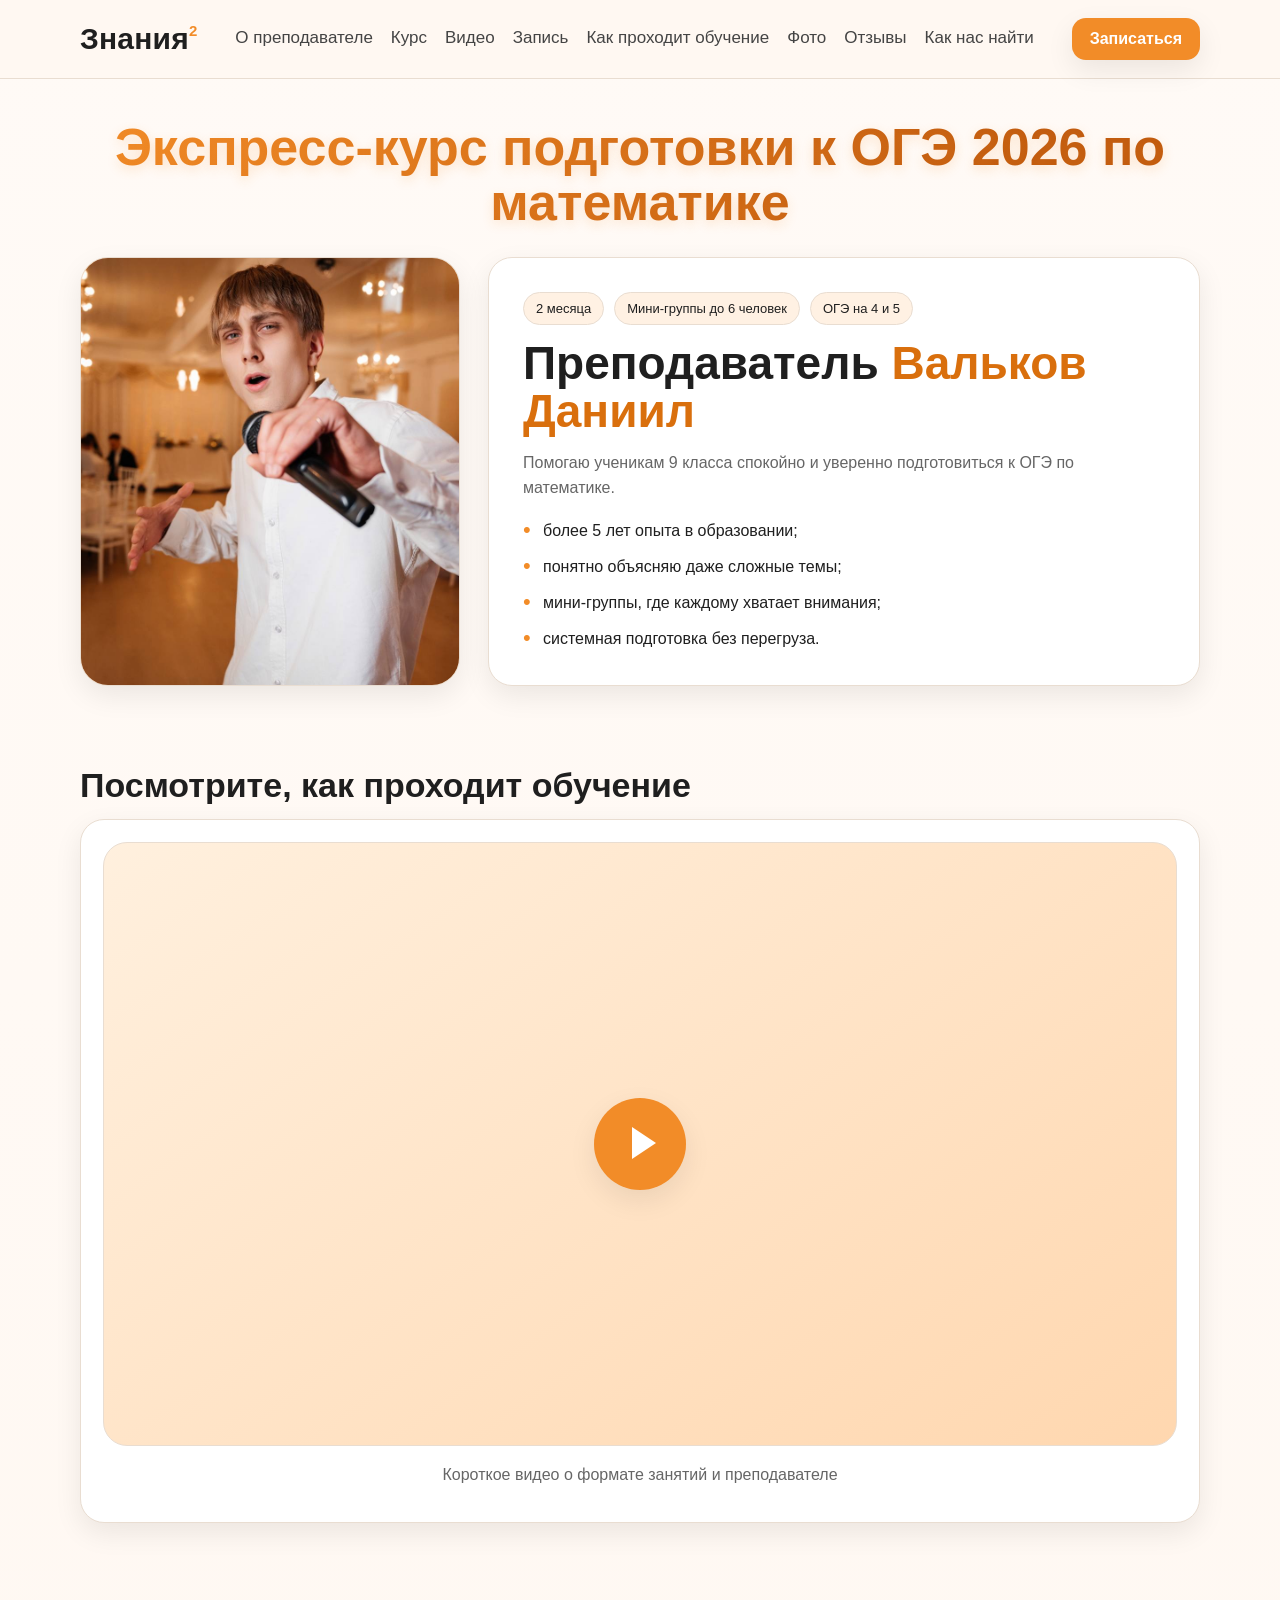
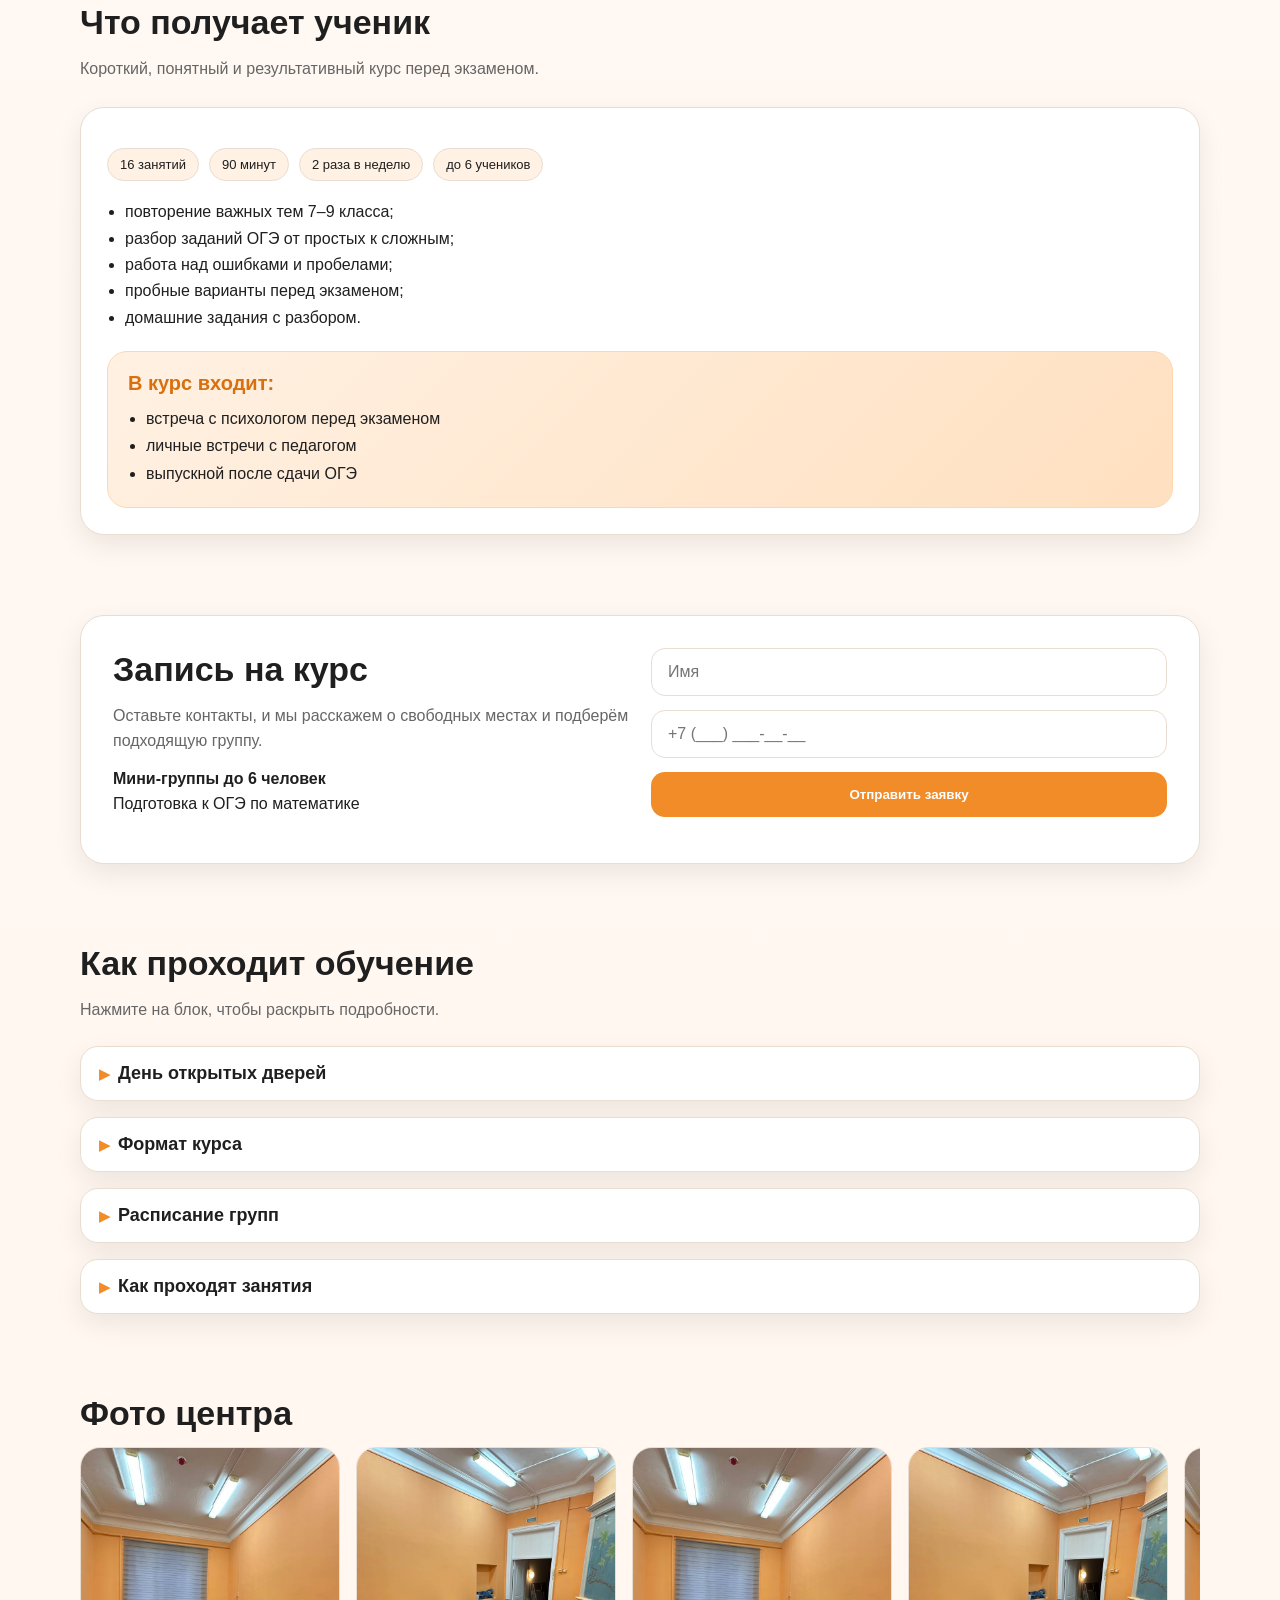
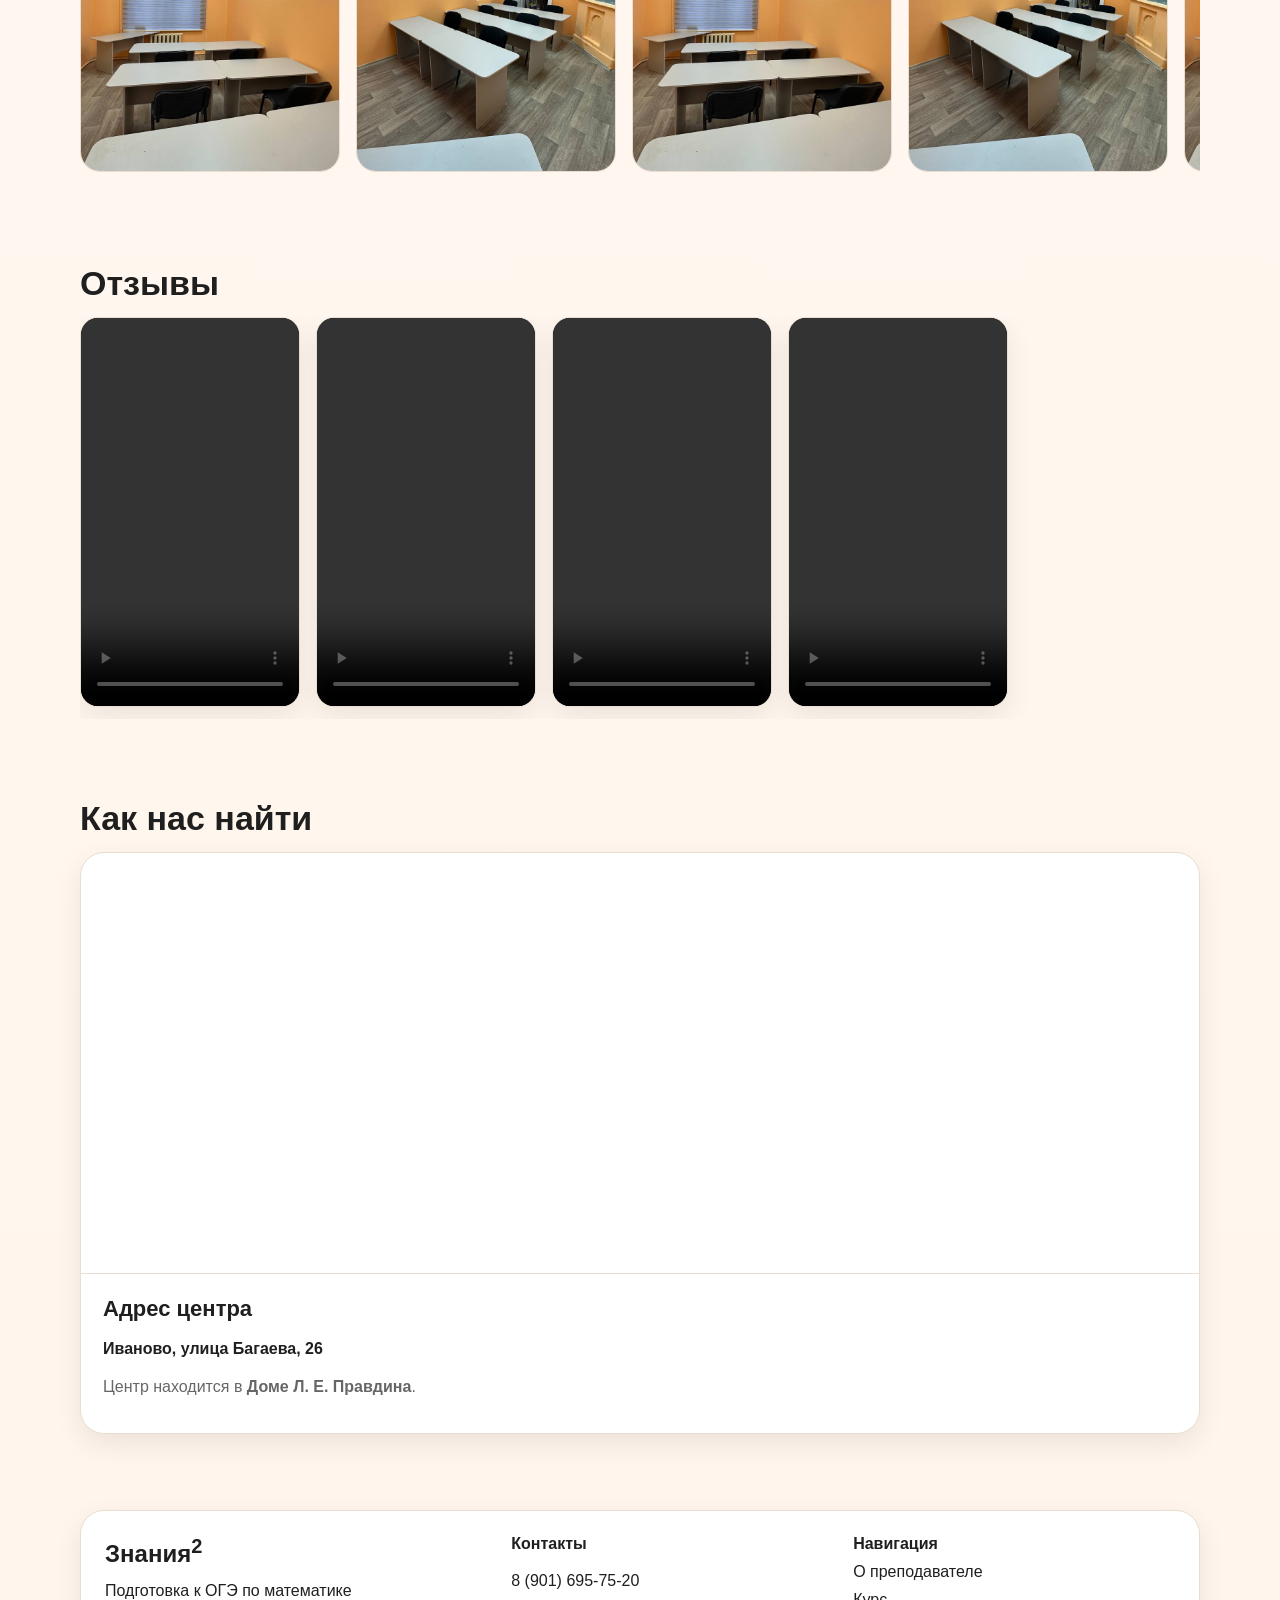
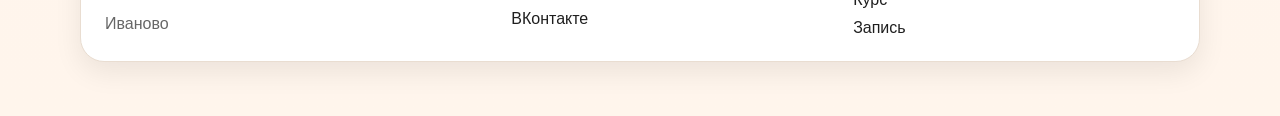
==== index.html @ c3e1ae2f "update form" ====
<!DOCTYPE html>
<html lang="ru">
<head>
  <meta charset="UTF-8" />
  <meta name="viewport" content="width=device-width, initial-scale=1.0" />
  <title>Знания² | Подготовка к ОГЭ по математике | Иваново</title>
  <style>
    :root{
      --bg:#fff8f2;
      --card:#ffffff;
      --text:#1f1f1f;
      --muted:#666;
      --line:#e9ddd1;
      --accent:#f28c28;
      --accent-dark:#d96f0d;
      --soft:#fff1e3;
      --shadow:0 10px 28px rgba(0,0,0,.08);
      --radius:24px;
      --max:1160px;
    }

    *{box-sizing:border-box;margin:0}
    html{scroll-behavior:smooth}
    body{
      padding-top:80px; /* высота шапки */
      margin:0;
      font-family:Inter, Arial, sans-serif;
      color:var(--text);
      background:linear-gradient(180deg,#fffaf6 0%,#fff5ec 100%);
      overflow-x:hidden;
    }

    a{text-decoration:none;color:inherit}
    img{max-width:100%;display:block}
    .wrap{max-width:var(--max);margin:0 auto;padding:0 20px}
    .section{padding:40px 0}
    .card{
      background:var(--card);
      border:1px solid var(--line);
      border-radius:var(--radius);
      box-shadow:var(--shadow);
    }

    header{
  position:fixed; /* было sticky */
  top:0;
  left:0;
  width:100%;
  z-index:999;
  background:#fff8f2; /* убрали прозрачность */
  border-bottom:1px solid var(--line);
}

    .nav{
      min-height:78px;
      display:flex;
      align-items:center;
      justify-content:space-between;
      gap:18px;
    }

    .logo{font-size:30px;font-weight:800;letter-spacing:.2px}
    .logo sup{font-size:15px;vertical-align:text-top;color:var(--accent)}

    .menu{display:flex;gap:18px;align-items:center;flex-wrap:wrap}
    .menu a{
      font-size:17px;
      color:#444;
      padding:8px 0;
      border-bottom:2px solid transparent;
      transition:.2s;
    }
    .menu a:hover{border-bottom-color:var(--accent)}

    .nav-btn{
      padding:12px 18px;
      border-radius:14px;
      background:var(--accent);
      color:#fff;
      font-weight:700;
      box-shadow:var(--shadow);
      transition:.15s;
    }
    .nav-btn:hover{background:var(--accent-dark);transform:scale(1.02)}

    .burger{
      display:none;
      flex-direction:column;
      justify-content:center;
      gap:5px;
      width:42px;
      height:42px;
      background:rgba(255,255,255,.96);
      border:1px solid var(--line);
      border-radius:10px;
      cursor:pointer;
      padding:8px;
      -webkit-tap-highlight-color:transparent;
    }
    .burger span{
      display:block;
      height:3px;
      border-radius:2px;
      background:#111;
      transition:.25s;
      width:100%;
      opacity:1;
    }
    .burger.open span:nth-child(1){transform:translateY(8px) rotate(45deg)}
    .burger.open span:nth-child(2){opacity:0}
    .burger.open span:nth-child(3){transform:translateY(-8px) rotate(-45deg)}

    .mobile-menu{
      display:none;
      flex-direction:column;
      gap:0;
      background:rgba(255,248,242,.98);
    
      border-top:1px solid var(--line);
    }
    .mobile-menu.open{display:flex}
    .mobile-menu a{
      padding:14px 20px;
      font-size:16px;
      color:#333;
      border-bottom:1px solid var(--line);
    }
    .mobile-menu a:last-child{border-bottom:none}
    .mobile-menu .mob-cta{
      margin:14px 20px;
      padding:14px;
      border-radius:14px;
      background:var(--accent);
      color:#fff;
      font-weight:700;
      text-align:center;
    }

    h1,h2,h3{margin:0 0 14px}
    h1{font-size:46px;line-height:1.05}
    h2{font-size:34px}
    h3{font-size:22px}
    p{margin:0 0 12px;line-height:1.6}
    .muted{color:var(--muted)}
    .accent{color:var(--accent-dark)}

    .hero-grid{
      display:grid;
      grid-template-columns:380px 1fr;
      gap:28px;
      align-items:stretch;
    }

    .teacher-photo{
      border-radius:28px;
      background:linear-gradient(145deg,#ffd4a8 0%,#fff0de 100%);
      border:1px solid var(--line);
      box-shadow:var(--shadow);
      overflow:hidden;
      position:relative;
      min-height:100%;
    }

    .teacher-photo img{
      position:absolute;
      inset:0;
      width:100%;
      height:100%;
      object-fit:cover;
    }

    .hero-card{padding:34px}
    .hero-list{
      margin:18px 0 0;
      padding:0;
      list-style:none;
      display:grid;
      gap:12px;
    }
    .hero-list li{
      padding-left:20px;
      position:relative;
      line-height:1.5;
    }
    .hero-list li::before{
      content:"•";
      position:absolute;
      left:0;
      top:0;
      color:var(--accent);
      font-size:22px;
      line-height:1;
    }

    .courses-grid{
      display:grid;
      grid-template-columns:1fr;
      gap:22px;
      margin-top:26px;
    }

    .course-card{padding:26px}
    .pill-row{display:flex;gap:10px;flex-wrap:wrap;margin:14px 0 18px}
    .pill{
      padding:8px 12px;
      border-radius:999px;
      background:var(--soft);
      border:1px solid var(--line);
      font-size:13px
    }
    .list{margin:12px 0 0;padding-left:18px;line-height:1.65}

    .bonus-box{
      margin-top:20px;
      padding:20px;
      border-radius:20px;
      background:linear-gradient(135deg,#fff1e3 0%,#ffe0c0 100%);
      border:1px solid #ffd7af;
    }
    .bonus-box h3{
      margin-bottom:10px;
      color:#d96f0d;
      font-size:20px;
    }
    .bonus-box ul{
      margin:0;
      padding-left:18px;
      line-height:1.7;
      font-weight:500;
    }

    .video-card{padding:22px}
    .video-frame{
      aspect-ratio:16/9;
      border-radius:24px;
      background:linear-gradient(145deg,#fff0de 0%,#ffd7af 100%);
      display:flex;
      align-items:center;
      justify-content:center;
      border:1px solid var(--line);
      position:relative;
      overflow:hidden;
    }
    .play{
      width:92px;
      height:92px;
      border-radius:50%;
      background:var(--accent);
      position:relative;
      box-shadow:var(--shadow);
      cursor:pointer;
      transition:.2s;
    }
    .play:hover{transform:scale(1.07);background:var(--accent-dark)}
    .play::after{
      content:"";
      position:absolute;
      left:38px;
      top:29px;
      border-left:24px solid #fff;
      border-top:16px solid transparent;
      border-bottom:16px solid transparent;
    }

    .plan-details-grid{
      display:flex;
      flex-direction:column;
      gap:16px;
      margin-top:24px;
    }
    .plan-details-grid details{
      padding:16px 18px;
      border-radius:18px;
      background:#fff;
      box-shadow:var(--shadow);
      border:1px solid var(--line);
      transition:.1s;
    }
    .plan-details-grid details[open]{background-color:#fffdfa}
    .plan-details-grid summary{
      cursor:pointer;
      font-size:18px;
      font-weight:700;
      list-style:none;
      display:flex;
      align-items:center;
      gap:8px;
    }
    .plan-details-grid summary::before{
      content:"▶";
      color:var(--accent);
      font-size:14px;
    }
    .plan-details-grid details[open] summary::before{content:"▼"}

    .form-card{
      padding:32px;
      display:grid;
      grid-template-columns:1fr 1fr;
      gap:22px;
      align-items:center;
    }
    .form-box{display:grid;gap:14px}
    .form-box input{
      width:100%;
      padding:14px 16px;
      border-radius:14px;
      border:1px solid var(--line);
      font:inherit;
      background:#fff;
    }
    .form-box button{
      padding:15px 18px;
      border:none;
      border-radius:14px;
      background:var(--accent);
      color:#fff;
      font-weight:700;
      cursor:pointer;
    }

    .honeypot{
      position:absolute !important;
      left:-9999px !important;
      opacity:0 !important;
      pointer-events:none !important;
      height:0 !important;
      width:0 !important;
    }

    .reviews-grid{
  display:flex;
  flex-wrap:nowrap;
  overflow-x:auto;
  gap:16px;
  scroll-snap-type:x mandatory;
  -webkit-overflow-scrolling:touch;
  padding-bottom:12px;
}

.reviews-grid .review-card{
  flex:0 0 220px;
  scroll-snap-align:start;
  border-radius:18px;
  overflow:hidden;
  border:1px solid var(--line);
  background:#fff;
  box-shadow:var(--shadow);
}

.review-card video,
.review-card img{
  display:block;
  width:100%;
  aspect-ratio:9/16;
  object-fit:cover;
  background:#000;
}

    

    .gallery-grid{
      display:flex;
      flex-wrap:nowrap;
      overflow-x:auto;
      gap:16px;
      scroll-snap-type:x mandatory;
      -webkit-overflow-scrolling:touch;
      padding-bottom:12px;
    }
    .gallery-grid .gallery-item{flex:0 0 260px;scroll-snap-align:start}
    .gallery-item{
      aspect-ratio:4/5;
      border-radius:20px;
      background:linear-gradient(145deg,#ffe0c0 0%,#fff1df 100%);
      border:1px solid var(--line);
      display:flex;
      align-items:center;
      justify-content:center;
      color:#b8721b;
      font-weight:700;
      overflow:hidden;
    }
    .gallery-item img{
      width:100%;
      height:100%;
      object-fit:cover;
    }

    .map-card{
      overflow:hidden;
      border-radius:24px;
      border:1px solid var(--line);
      box-shadow:var(--shadow);
      background:#fff;
    }
    .map-card iframe{
      display:block;
      width:100%;
      height:420px;
      border:0;
    }
    .map-info{
      padding:22px;
      border-top:1px solid var(--line);
    }

    footer{padding:36px 0 54px}
    .footer-card{
      padding:24px;
      display:grid;
      grid-template-columns:1.2fr 1fr 1fr;
      gap:20px;
    }
    .footer-title{font-size:24px;font-weight:800}
    .footer-col{display:grid;gap:10px}

    @media (max-width: 980px){
      .form-card,.footer-card,.courses-grid,.reviews-grid{grid-template-columns:1fr}
      .hero-grid{grid-template-columns:220px 1fr}
      .menu{display:none}
      .burger{display:flex}
      .nav-btn{display:none}
      h1{font-size:34px}
      h2{font-size:28px}
      .section{padding:28px 0}
      .map-card iframe{height:340px}
    }

    @media (max-width: 580px){
      @media (max-width: 580px){
  .reviews-grid .review-card{
    flex:0 0 160px;
  }
}
      .hero-grid{grid-template-columns:1fr}
      .teacher-photo{
        min-height:auto;
        aspect-ratio:4/5;
      }
      .teacher-photo img{
        position:absolute;
        inset:0;
        width:100%;
        height:100%;
        object-fit:cover;
      }

      .form-card{padding:20px}
      .hero-card{padding:22px}
      .course-card{padding:20px}
      .footer-card{padding:20px}
      .wrap{padding:0 14px}

      h1{font-size:30px}
      h2{font-size:24px}
      h3{font-size:20px}

      .map-card iframe{height:280px}
    }
  </style>
</head>
<body>
  <header>
    <div class="wrap nav">
      <a href="#top" class="logo">Знания<sup>2</sup></a>
      <nav class="menu">
        <a href="#about">О преподавателе</a>
        <a href="#courses">Курс</a>
        <a href="#video">Видео</a>
        <a href="#signup">Запись</a>
        <a href="#plan">Как проходит обучение</a>
        <a href="#gallery">Фото</a>
        <a href="#reviews">Отзывы</a>
        <a href="#map">Как нас найти</a>
      </nav>
      <a href="#signup" class="nav-btn">Записаться</a>
      <button class="burger" id="burger" aria-label="Открыть меню">
        <span></span><span></span><span></span>
      </button>
    </div>

    <nav class="mobile-menu" id="mobile-menu">
      <a href="#about" class="mob-link">О преподавателе</a>
      <a href="#courses" class="mob-link">Курс</a>
      <a href="#video" class="mob-link">Видео</a>
      <a href="#plan" class="mob-link">Как проходит обучение</a>
      <a href="#gallery" class="mob-link">Фото</a>
      <a href="#reviews" class="mob-link">Отзывы</a>
      <a href="#map" class="mob-link">Как нас найти</a>
      <a href="#signup" class="mob-cta">Записаться</a>
    </nav>
  </header>

  <main id="top">
    <section class="section" id="about">
      <div class="wrap" style="margin-bottom:28px;">
        <h1 style="font-size:52px;text-align:center;margin-bottom:0;background:linear-gradient(135deg,#f28c28 0%,#c05a0e 80%);-webkit-background-clip:text;-webkit-text-fill-color:transparent;background-clip:text;text-shadow:0 4px 12px rgba(242,140,40,0.2);">
          Экспресс-курс подготовки к ОГЭ 2026 по математике
        </h1>
      </div>

      <div class="wrap hero-grid">
        <div class="teacher-photo">
          <img src="1.jpg" alt="Преподаватель Вальков Даниил">
        </div>

        <div class="hero-card card">
          <div class="pill-row" style="margin-top:0;margin-bottom:14px;">
            <span class="pill">2 месяца</span>
            <span class="pill">Мини-группы до 6 человек</span>
            <span class="pill">ОГЭ на 4 и 5</span>
          </div>

          <h1>Преподаватель <span class="accent">Вальков Даниил</span></h1>
          <p class="muted">Помогаю ученикам 9 класса спокойно и уверенно подготовиться к ОГЭ по математике.</p>

          <ul class="hero-list">
            <li>более 5 лет опыта в образовании;</li>
            <li>понятно объясняю даже сложные темы;</li>
            <li>мини-группы, где каждому хватает внимания;</li>
            <li>системная подготовка без перегруза.</li>
          </ul>
        </div>
      </div>
    </section>

    <section class="section" id="video">
      <div class="wrap">
        <h2>Посмотрите, как проходит обучение</h2>
        <div class="video-card card">
          <div class="video-frame">
            <div class="play" role="button" aria-label="Воспроизвести видео"></div>
          </div>
          <p class="muted" style="margin-top:16px;text-align:center;">Короткое видео о формате занятий и преподавателе</p>
        </div>
      </div>
    </section>

    <section class="section" id="courses">
      <div class="wrap">
        <h2>Что получает ученик</h2>
        <p class="muted">Короткий, понятный и результативный курс перед экзаменом.</p>

        <div class="courses-grid">
          <article class="course-card card">
            <div class="pill-row">
              <span class="pill">16 занятий</span>
              <span class="pill">90 минут</span>
              <span class="pill">2 раза в неделю</span>
              <span class="pill">до 6 учеников</span>
            </div>

            <ul class="list">
              <li>повторение важных тем 7–9 класса;</li>
              <li>разбор заданий ОГЭ от простых к сложным;</li>
              <li>работа над ошибками и пробелами;</li>
              <li>пробные варианты перед экзаменом;</li>
              <li>домашние задания с разбором.</li>
            </ul>

            <div class="bonus-box">
              <h3>В курс входит:</h3>
              <ul>
                <li>встреча с психологом перед экзаменом</li>
                <li>личные встречи с педагогом</li>
                <li>выпускной после сдачи ОГЭ</li>
              </ul>
            </div>
          </article>
        </div>
      </div>
    </section>

    <section class="section" id="signup">
      <div class="wrap">
        <div class="form-card card">
          <div>
            <h2>Запись на курс</h2>
            <p class="muted">Оставьте контакты, и мы расскажем о свободных местах и подберём подходящую группу.</p>
            <p><strong>Мини-группы до 6 человек</strong><br>Подготовка к ОГЭ по математике</p>
          </div>

          <form class="form-box" id="signup-form" novalidate>
            <input type="text" name="name" id="name" placeholder="Имя" maxlength="60" required>
            <input type="tel" name="phone" id="phone" placeholder="+7 (___) ___-__-__" autocomplete="tel" maxlength="18" required>

            <input type="text" name="website" id="website" class="honeypot" tabindex="-1" autocomplete="off">

            <button type="submit" id="signup-btn">Отправить заявку</button>
            <div id="signup-status" style="font-size:14px;color:var(--muted);"></div>
          </form>
        </div>
      </div>
    </section>

    <section class="section" id="plan">
      <div class="wrap">
        <h2>Как проходит обучение</h2>
        <p class="muted">Нажмите на блок, чтобы раскрыть подробности.</p>

        <div class="plan-details-grid">
          <details>
            <summary>День открытых дверей</summary>
            <div style="margin-top:14px;line-height:1.7;">
              <p><strong>4 апреля</strong></p>
              <ul class="list">
                <li>знакомство с преподавателем;</li>
                <li>рассказ о формате подготовки;</li>
                <li>ответы на вопросы родителей;</li>
                <li>запись в подходящую группу.</li>
              </ul>
            </div>
          </details>

          <details>
            <summary>Формат курса</summary>
            <div style="margin-top:14px;line-height:1.7;">
              <p>Продолжительность курса: <strong>2 месяца</strong></p>
              <ul class="list">
                <li>16 занятий;</li>
                <li>2 раза в неделю;</li>
                <li>занятие 90 минут;</li>
                <li>группы до 6 учеников.</li>
              </ul>
            </div>
          </details>

          <details>
            <summary>Расписание групп</summary>
            <div style="margin-top:14px;line-height:1.7;">
              <p><strong>1 группа:</strong><br>вторник 18:00<br>четверг 18:00</p>
              <p><strong>2 группа:</strong><br>четверг 16:30<br>суббота 14:00</p>
              <p>Период занятий: <strong>7 апреля — 30 мая</strong></p>
              <p>Экзамен: <strong>2 июня</strong></p>
            </div>
          </details>

          <details>
            <summary>Как проходят занятия</summary>
            <div style="margin-top:14px;line-height:1.7;">
              <ul class="list">
                <li>объяснение темы простым языком;</li>
                <li>разбор заданий формата ОГЭ;</li>
                <li>практика и закрепление;</li>
                <li>проверка и разбор ошибок.</li>
              </ul>
            </div>
          </details>
        </div>
      </div>
    </section>

    <section class="section" id="gallery">
      <div class="wrap">
        <h2>Фото центра</h2>
        <div class="gallery-grid">
          <div class="gallery-item"><img src="5.jpg" alt="Фото центра 1"></div>
          <div class="gallery-item"><img src="6.jpg" alt="Фото центра 2"></div>
          <div class="gallery-item"><img src="5.jpg" alt="Фото центра 1"></div>
          <div class="gallery-item"><img src="6.jpg" alt="Фото центра 2"></div>
          <div class="gallery-item"><img src="5.jpg" alt="Фото центра 1"></div>
          <div class="gallery-item"><img src="6.jpg" alt="Фото центра 2"></div>
        </div>
      </div>
    </section>

    <section class="section" id="reviews">
  <div class="wrap">
    <h2>Отзывы</h2>

    <div class="reviews-grid">
      <div class="review-card">
        <video controls preload="metadata" playsinline>
          <source src="1.mp4" type="video/mp4">
        </video>
      </div>

      <div class="review-card">
        <video controls preload="metadata" playsinline>
          <source src="1.mp4" type="video/mp4">
        </video>
      </div>

      <div class="review-card">
        <video controls preload="metadata" playsinline>
          <source src="2.mp4" type="video/mp4">
        </video>
      </div>

      <div class="review-card">
        <video controls preload="metadata" playsinline>
          <source src="2.mp4" type="video/mp4">
        </video>
      </div>
    </div>
  </div>
</section>

    <section class="section" id="map">
      <div class="wrap">
        <h2>Как нас найти</h2>
        <div class="map-card">
          <iframe
            src="https://yandex.ru/map-widget/v1/?text=%D0%98%D0%B2%D0%B0%D0%BD%D0%BE%D0%B2%D0%BE%2C%20%D1%83%D0%BB%D0%B8%D1%86%D0%B0%20%D0%91%D0%B0%D0%B3%D0%B0%D0%B5%D0%B2%D0%B0%2C%2026"
            allowfullscreen
            loading="lazy">
          </iframe>
          <div class="map-info">
            <h3>Адрес центра</h3>
            <p><strong>Иваново, улица Багаева, 26</strong></p>
            <p class="muted">Центр находится в <strong>Доме Л. Е. Правдина</strong>.</p>
          </div>
        </div>
      </div>
    </section>
  </main>

  <footer>
    <div class="wrap">
      <div class="footer-card card">
        <div class="footer-col">
          <div class="footer-title">Знания<sup>2</sup></div>
          <div>Подготовка к ОГЭ по математике</div>
          <div class="muted">Иваново</div>
        </div>

        <div class="footer-col">
          <strong>Контакты</strong>
          <div><a href="tel:+79016957520">8 (901) 695-75-20</a></div>
          <div><a href="https://vk.com/" target="_blank" rel="noopener noreferrer">ВКонтакте</a></div>
        </div>

        <div class="footer-col">
          <strong>Навигация</strong>
          <a href="#about">О преподавателе</a>
          <a href="#courses">Курс</a>
          <a href="#signup">Запись</a>
        </div>
      </div>
    </div>
  </footer>

  <script>
    (function() {
      var burger = document.getElementById('burger');
      var mobileMenu = document.getElementById('mobile-menu');

      burger.addEventListener('click', function() {
        burger.classList.toggle('open');
        mobileMenu.classList.toggle('open');
      });

      mobileMenu.querySelectorAll('a').forEach(function(link) {
        link.addEventListener('click', function() {
          burger.classList.remove('open');
          mobileMenu.classList.remove('open');
        });
      });
    })();

    (function() {
      var phoneInput = document.getElementById('phone');

      function formatPhone(value) {
        var digits = value.replace(/\D/g, '');

        if (digits.startsWith('8')) digits = '7' + digits.slice(1);
        if (!digits.startsWith('7')) digits = '7' + digits;

        digits = digits.substring(0, 11);

        var result = '+7';
        if (digits.length > 1) result += ' (' + digits.substring(1, 4);
        if (digits.length >= 5) result += ') ' + digits.substring(4, 7);
        if (digits.length >= 8) result += '-' + digits.substring(7, 9);
        if (digits.length >= 10) result += '-' + digits.substring(9, 11);

        return result;
      }

      function validatePhone() {
        var digits = phoneInput.value.replace(/\D/g, '');
        if (digits.length !== 11) {
          phoneInput.setCustomValidity('Введите полный номер телефона');
          return false;
        }
        phoneInput.setCustomValidity('');
        return true;
      }

      phoneInput.addEventListener('input', function() {
        phoneInput.value = formatPhone(phoneInput.value);
        validatePhone();
      });

      phoneInput.addEventListener('blur', validatePhone);
    })();

    (function() {
      var SCRIPT_URL = "https://script.google.com/macros/s/AKfycbxEXxljoMFqczf3gBF41FhZkvKgmn-yJHA_FFutU1IO4iAXax-VB-TcaN9Mki8YInaCDQ/exec";
      var FORM_SECRET = "z2_form_secret_917";

      var form = document.getElementById('signup-form');
      var btn = document.getElementById('signup-btn');
      var status = document.getElementById('signup-status');

      function cleanName(str, maxLen) {
        return String(str || '')
          .replace(/[^a-zA-Zа-яА-ЯёЁ\s\-]/g, '')
          .replace(/\s+/g, ' ')
          .trim()
          .slice(0, maxLen);
      }

      function cleanPhone(str, maxLen) {
        return String(str || '')
          .replace(/[^\d\+\(\)\-\s]/g, '')
          .trim()
          .slice(0, maxLen);
      }

      form.addEventListener('submit', function(e) {
        e.preventDefault();

        var honeypot = document.getElementById('website').value;
        if (honeypot) {
          status.textContent = 'Ошибка отправки';
          status.style.color = 'red';
          return;
        }

        var name = cleanName(document.getElementById('name').value, 60);
        var phone = cleanPhone(document.getElementById('phone').value, 18);

        var digits = phone.replace(/\D/g, '');

        if (name.length < 2) {
          status.textContent = 'Введите корректное имя';
          status.style.color = 'red';
          return;
        }

        if (digits.length !== 11) {
          status.textContent = 'Введите корректный номер телефона';
          status.style.color = 'red';
          return;
        }

        btn.disabled = true;
        btn.textContent = 'Отправляем...';
        status.textContent = '';
        status.style.color = 'var(--muted)';

        var data = {
          name: name,
          phone: phone,
          subject: 'Математика',
          comment: '',
          secret: FORM_SECRET
        };

        fetch(SCRIPT_URL, {
          method: 'POST',
          headers: {
            'Content-Type': 'text/plain;charset=utf-8'
          },
          body: JSON.stringify(data)
        })
        .then(function(response) {
          return response.text();
        })
        .then(function() {
          status.textContent = 'Заявка отправлена';
          status.style.color = 'green';
          form.reset();
        })
        .catch(function() {
          status.textContent = 'Ошибка отправки';
          status.style.color = 'red';
        })
        .finally(function() {
          btn.disabled = false;
          btn.textContent = 'Отправить заявку';
        });
      });
    })();
  </script>
</body>
</html>
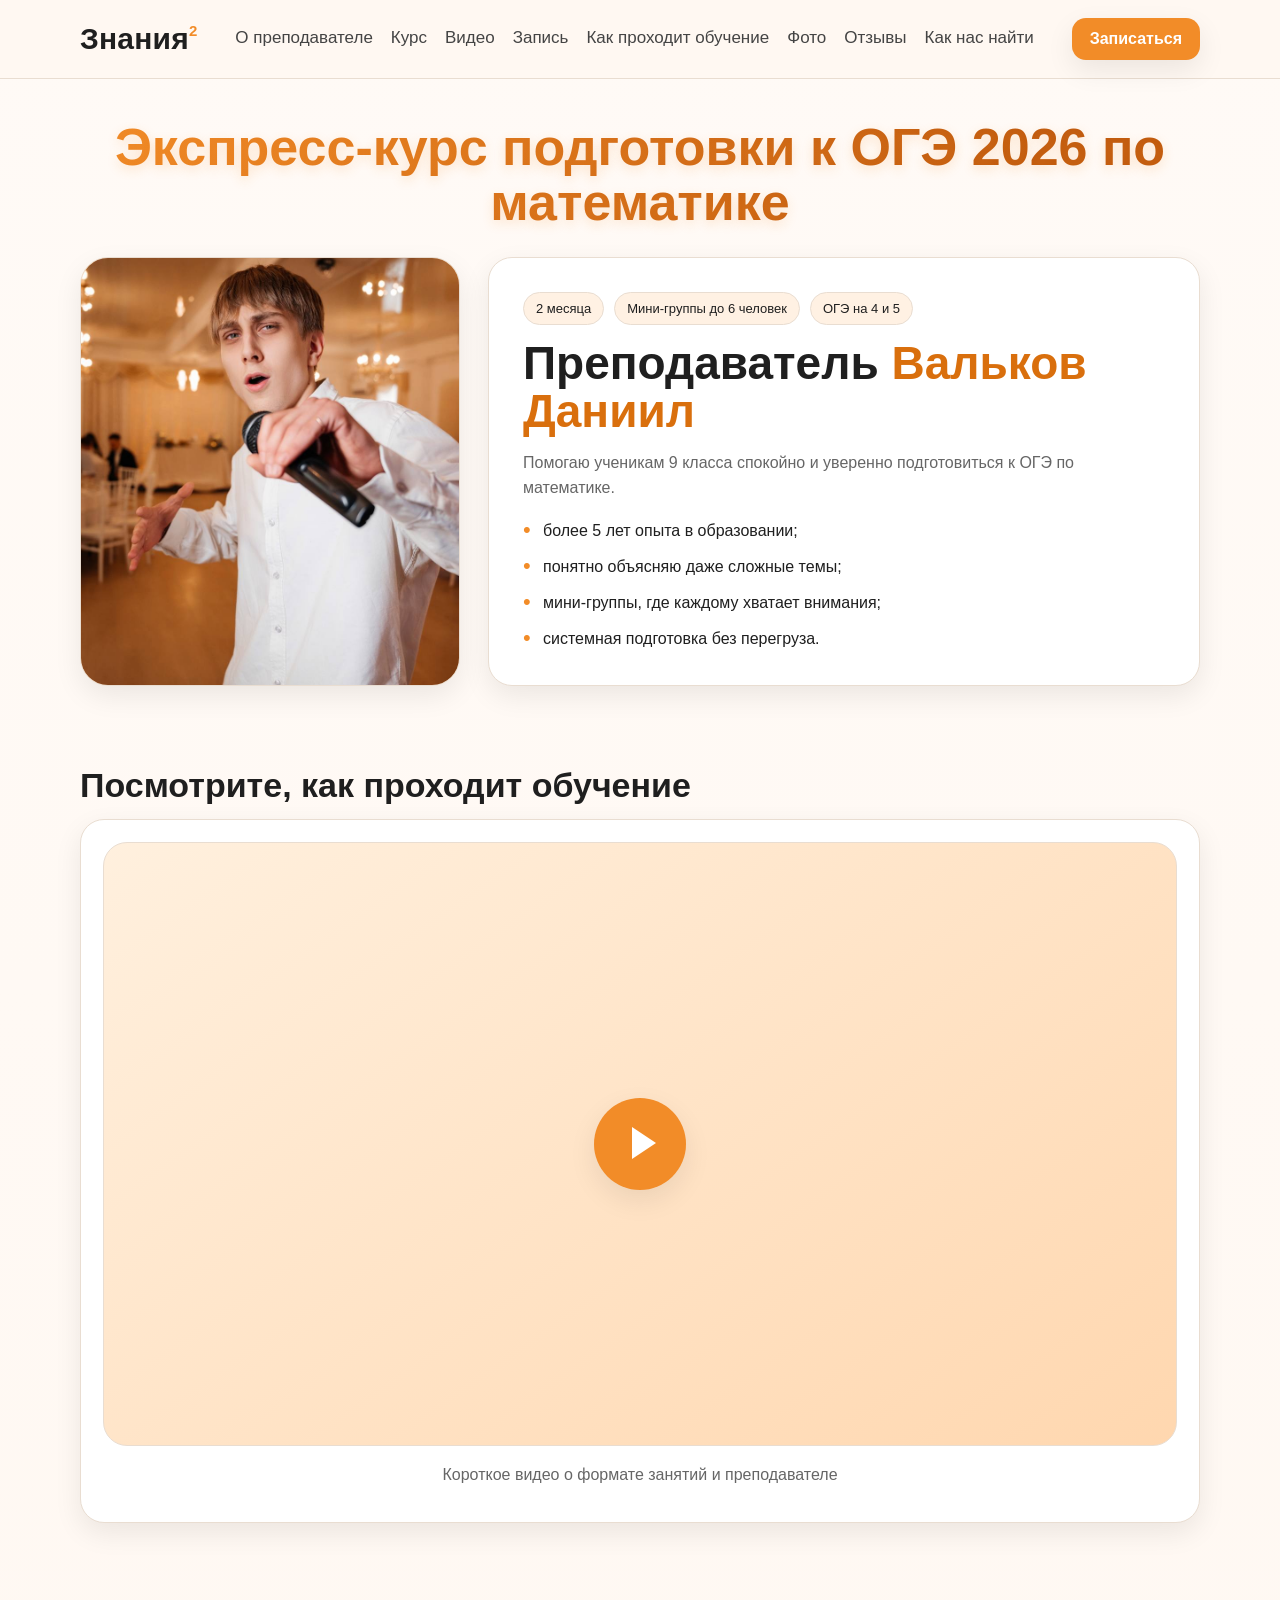
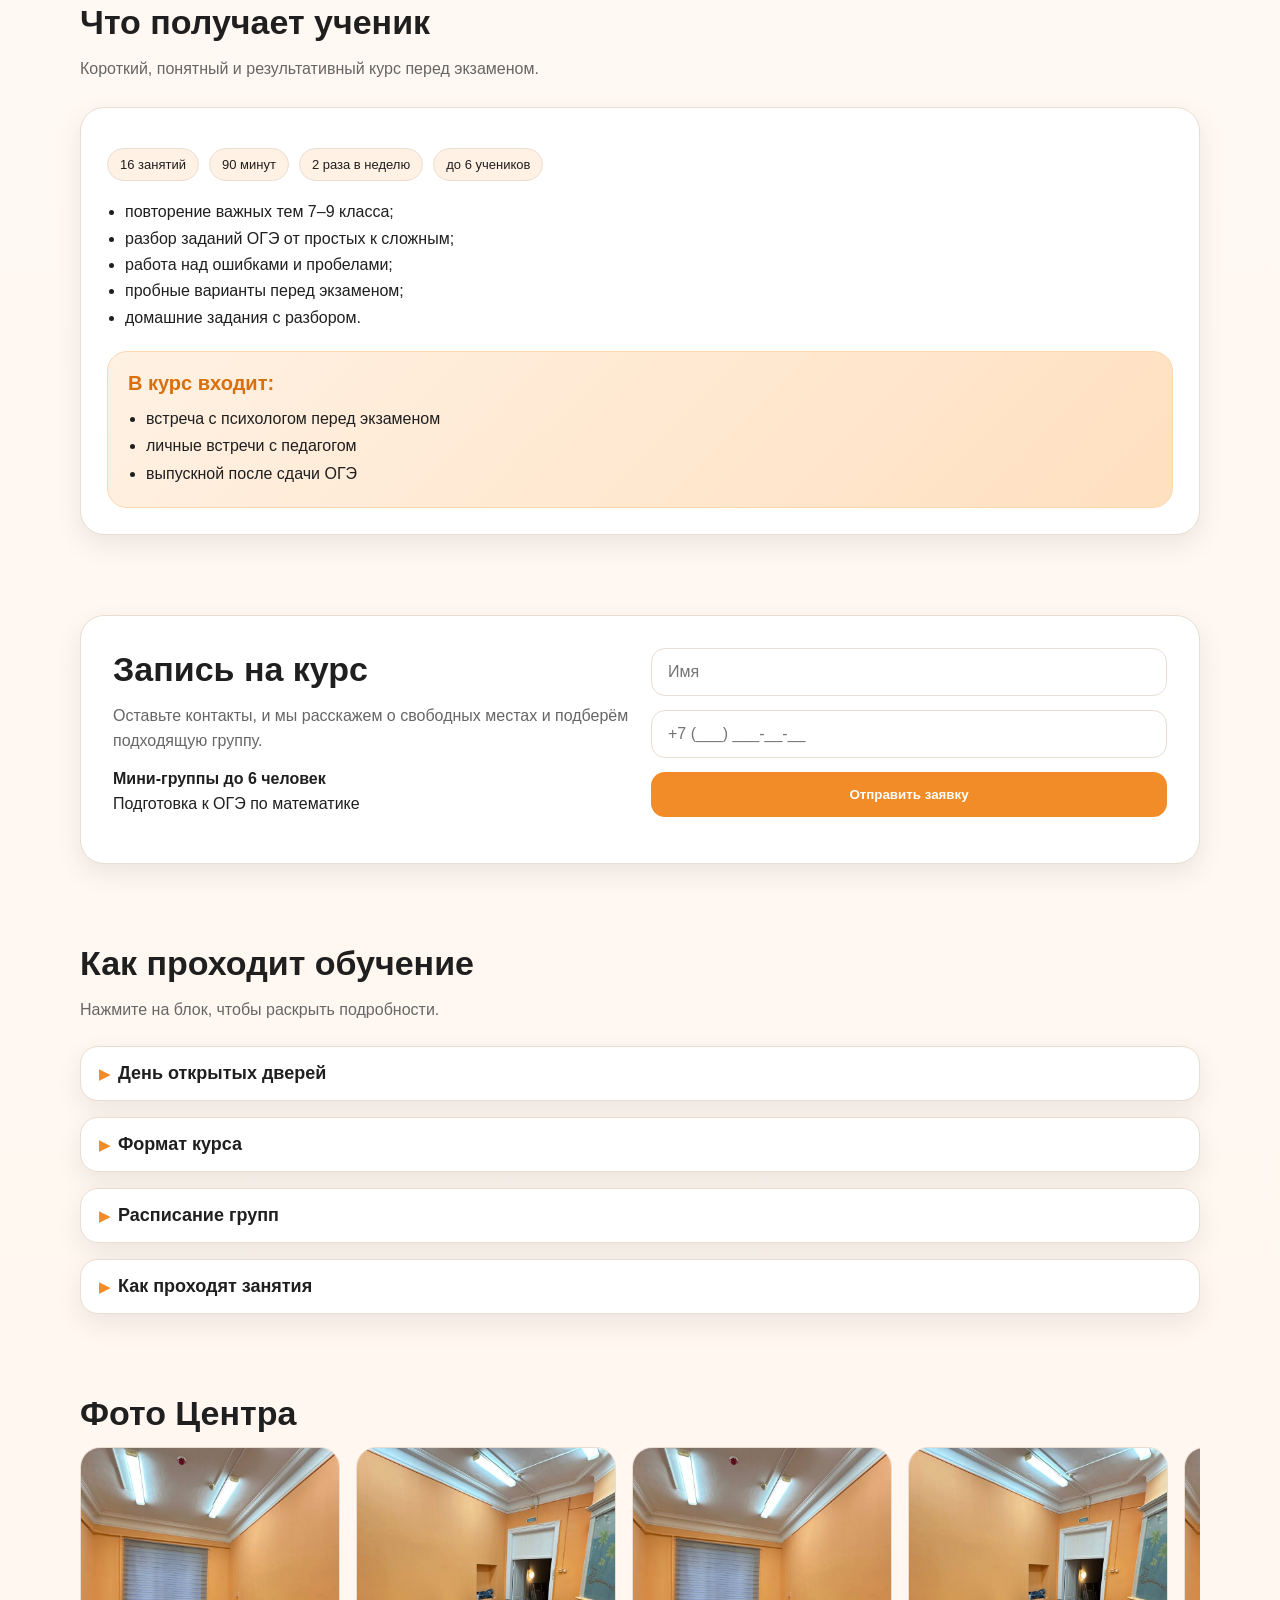
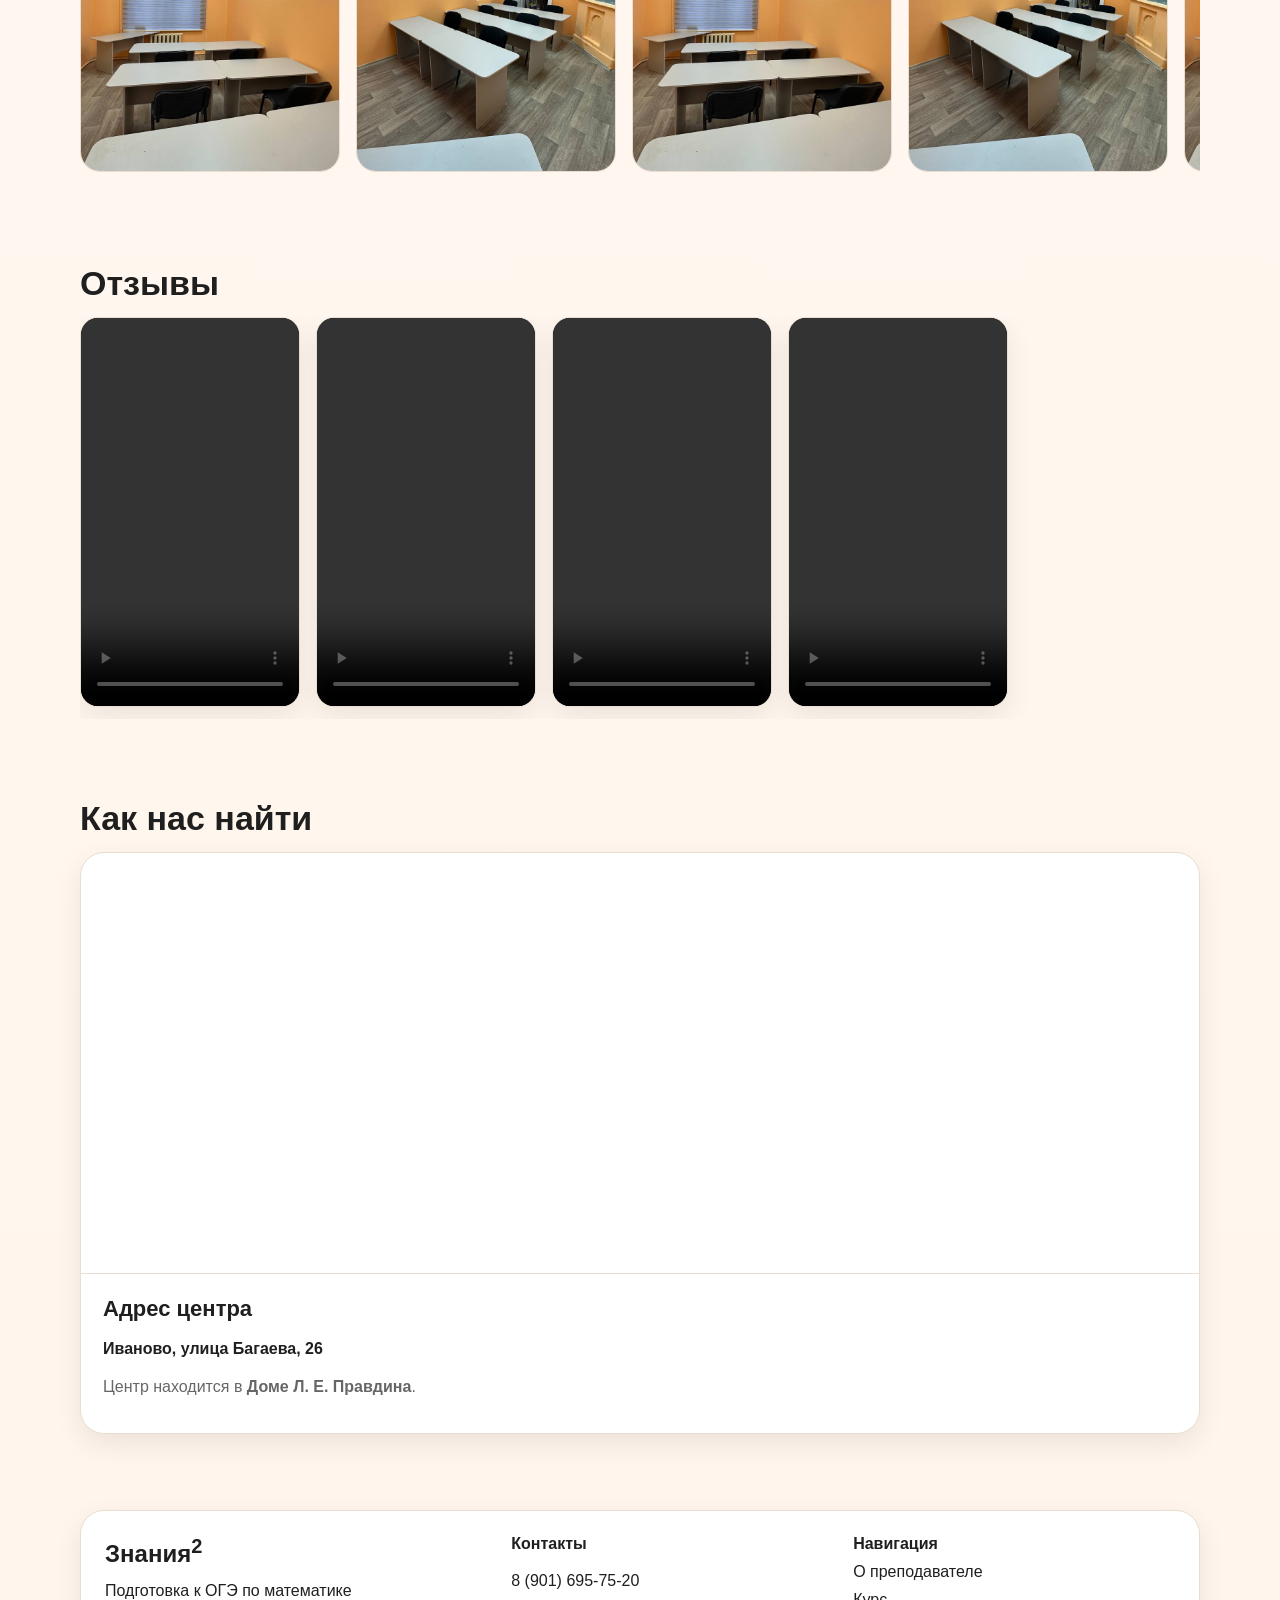
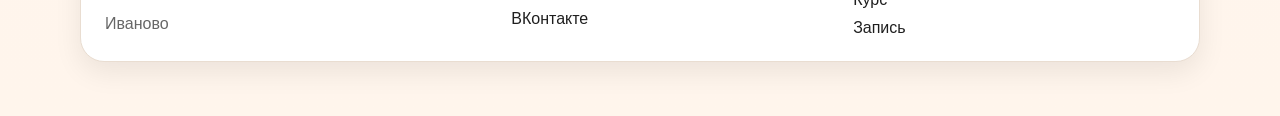
==== commit cef37128: "update form" ====
--- a/index.html
+++ b/index.html
@@ -653,7 +653,7 @@
 
     <section class="section" id="gallery">
       <div class="wrap">
-        <h2>Фото центра</h2>
+        <h2>Фото Центра</h2>
         <div class="gallery-grid">
           <div class="gallery-item"><img src="5.jpg" alt="Фото центра 1"></div>
           <div class="gallery-item"><img src="6.jpg" alt="Фото центра 2"></div>
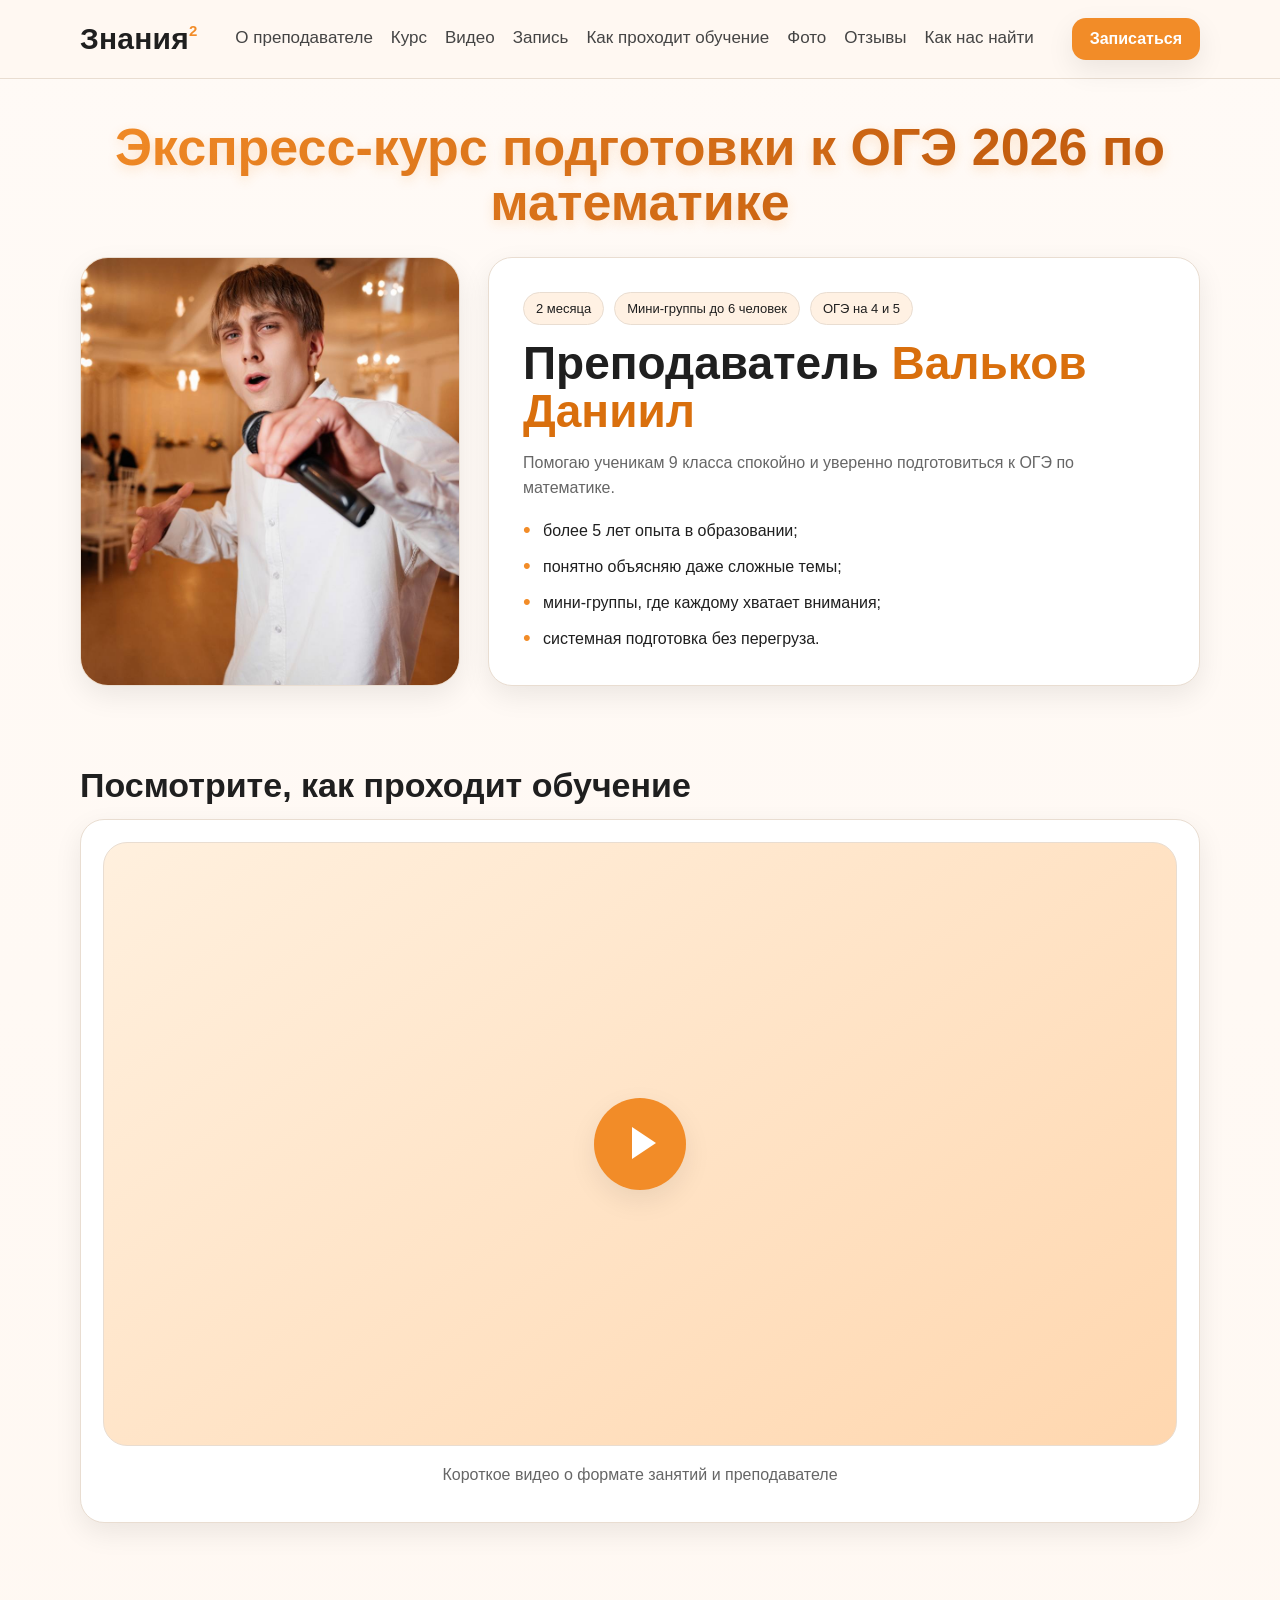
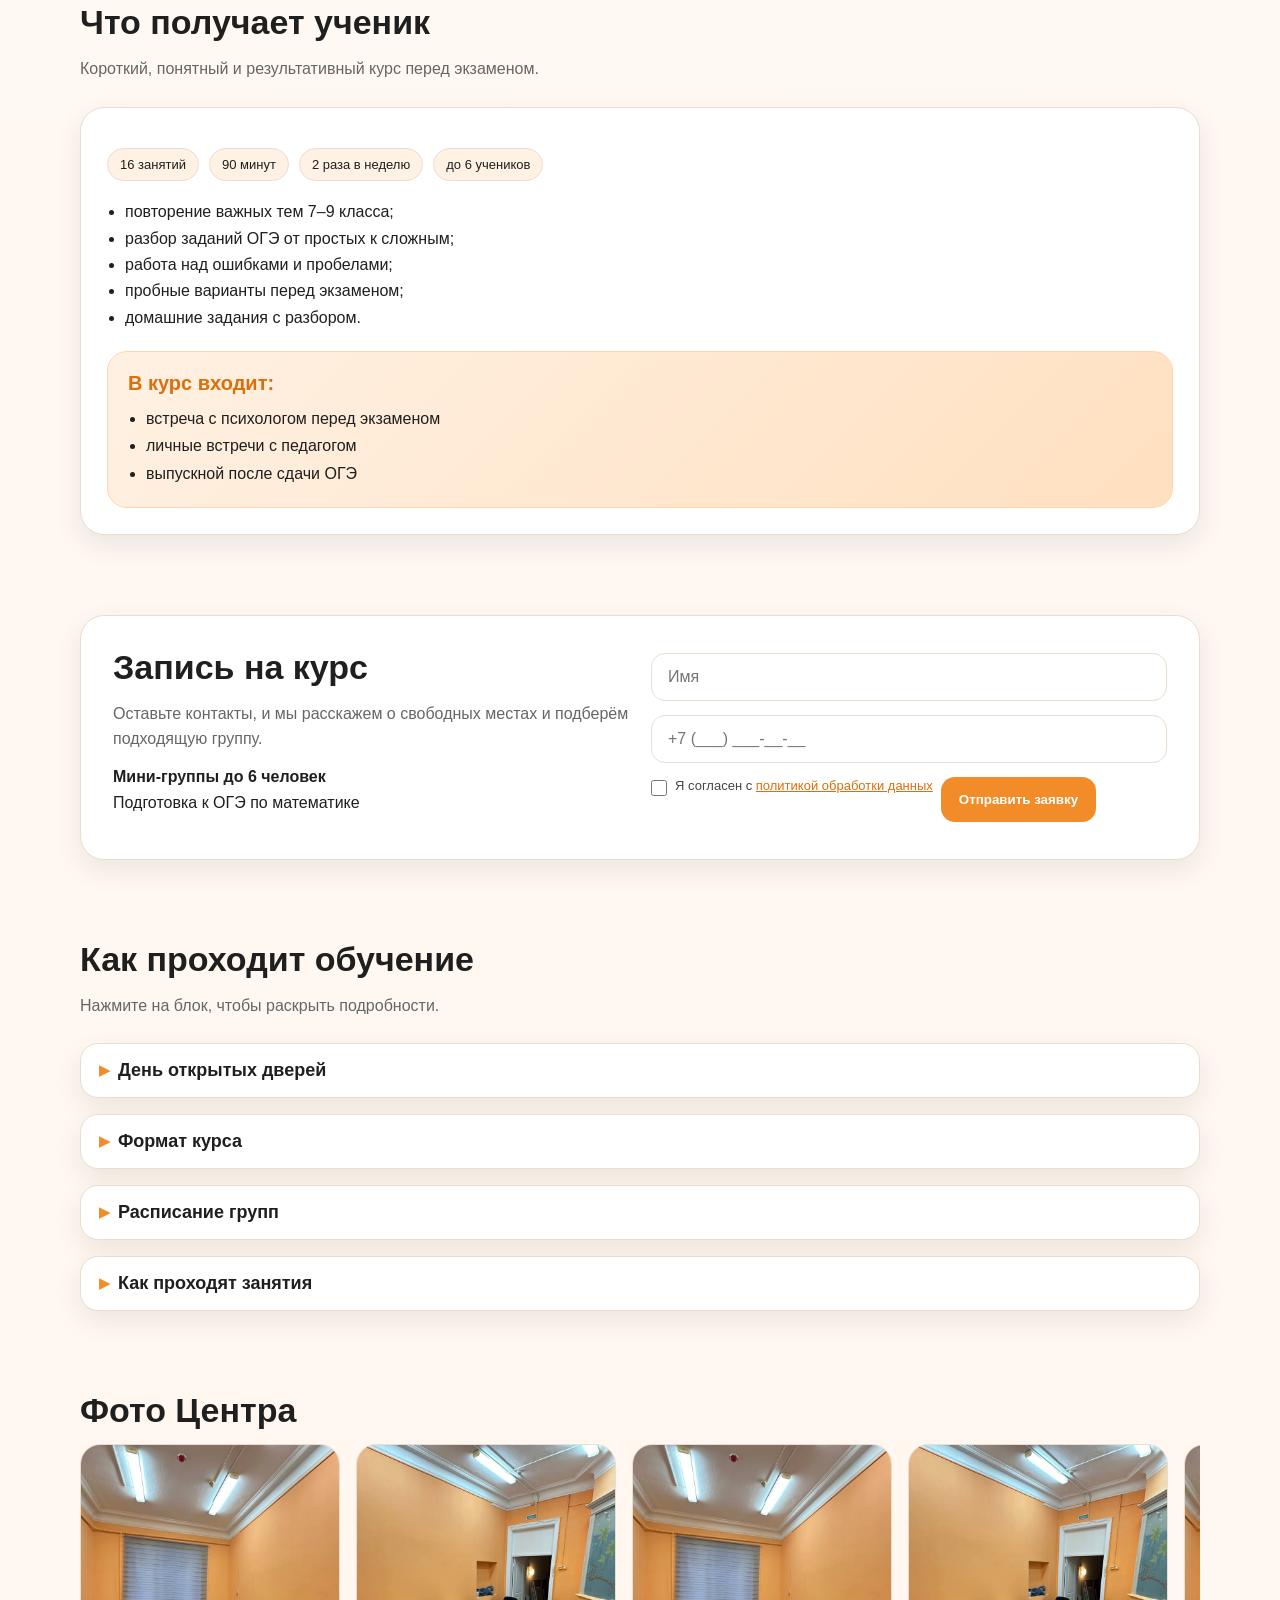
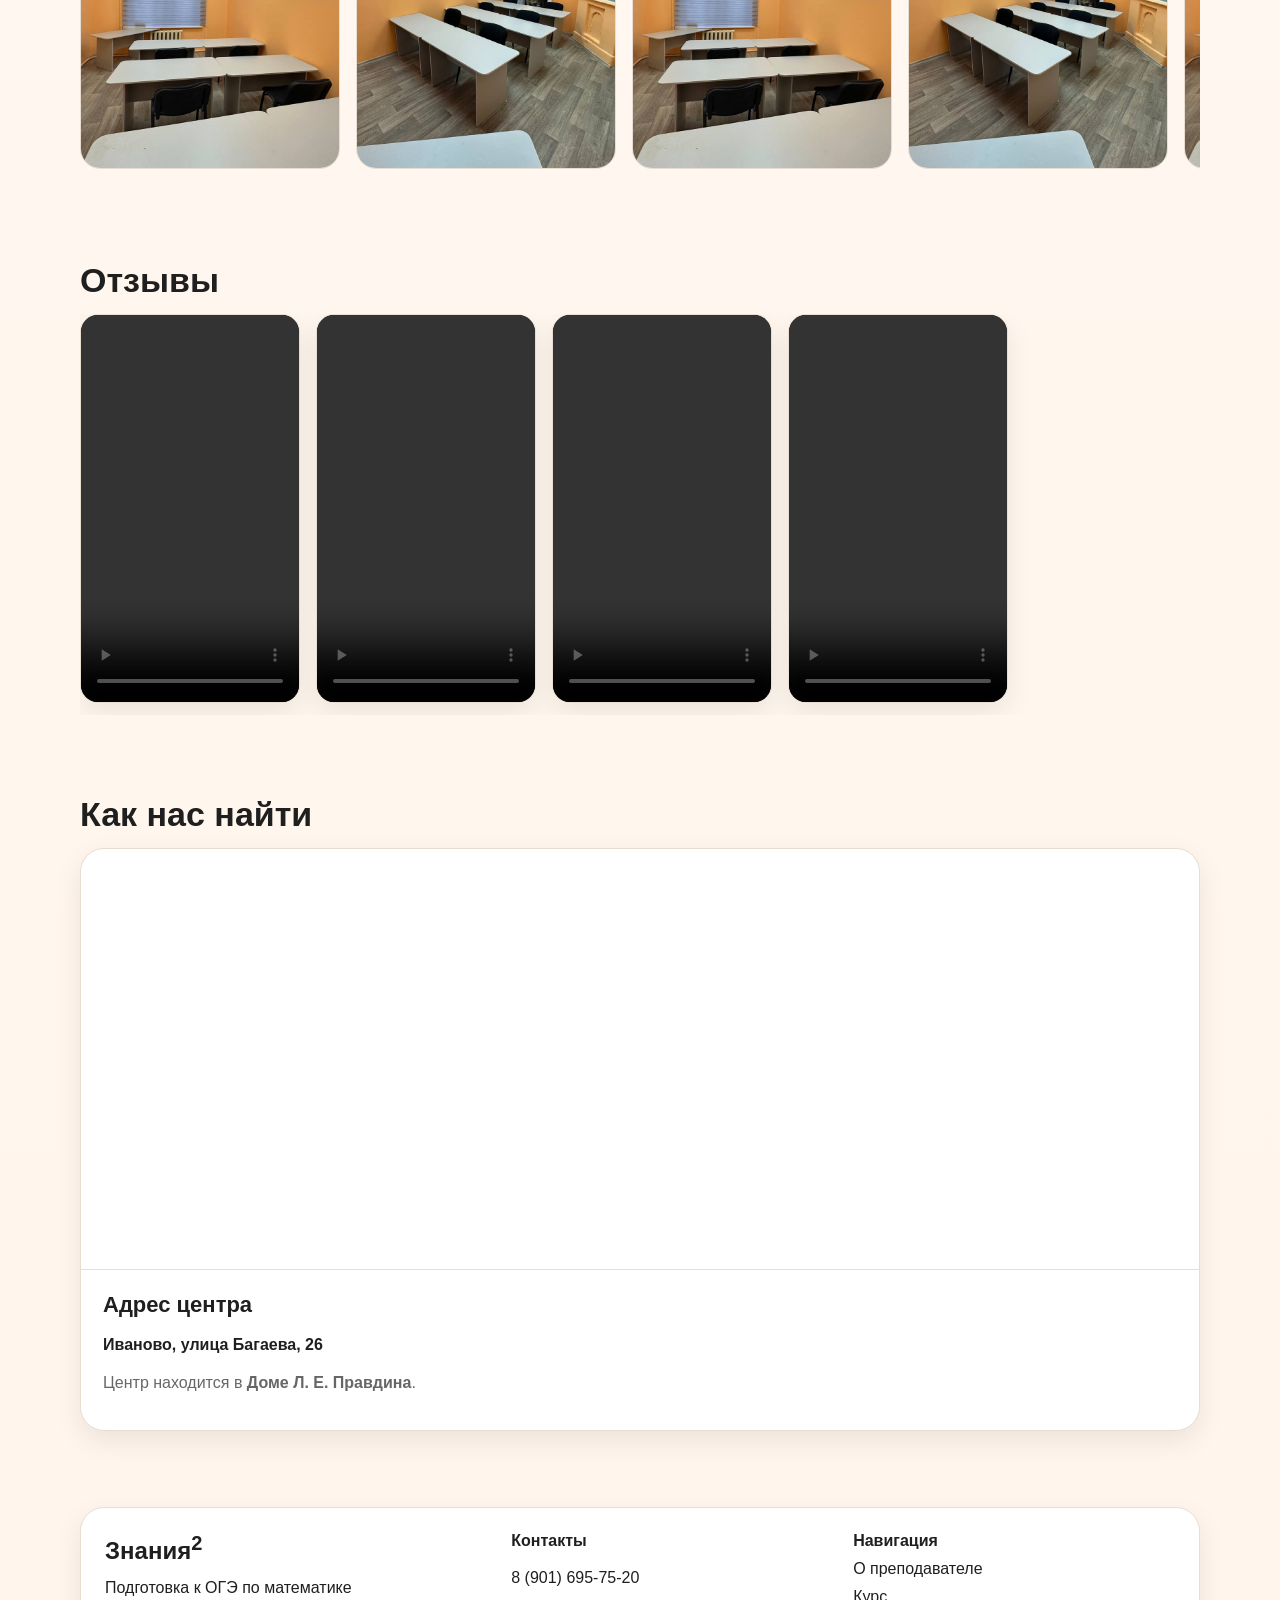
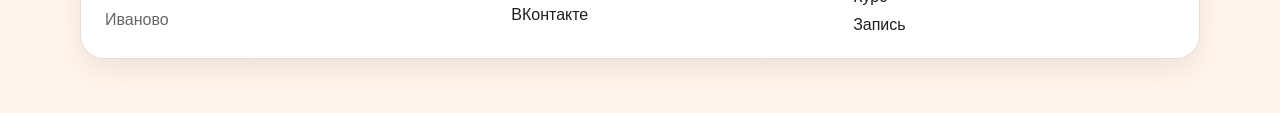
==== commit 186d4be0: "update form" ====
--- a/index.html
+++ b/index.html
@@ -387,6 +387,8 @@
       object-fit:cover;
     }
 
+
+    
     .map-card{
       overflow:hidden;
       border-radius:24px;
@@ -404,6 +406,29 @@
       padding:22px;
       border-top:1px solid var(--line);
     }
+
+      .agree-row{
+        display:flex;
+        align-items:flex-start;
+        gap:8px;
+        font-size:13px;
+        line-height:1.4;
+        color:#444;
+      }
+
+      .agree-row input{
+        width:16px;
+        height:16px;
+        margin-top:3px;
+        cursor:pointer;
+      }
+
+      .agree-row a{
+        color:var(--accent-dark);
+        text-decoration:underline;
+      }
+
+
 
     footer{padding:36px 0 54px}
     .footer-card{
@@ -587,6 +612,16 @@
 
             <input type="text" name="website" id="website" class="honeypot" tabindex="-1" autocomplete="off">
 
+
+            <label style="font-size:14px;line-height:1.4;display:flex;gap:8px;align-items:flex-start;">
+  
+                              <div class="agree-row">
+                    <input type="checkbox" id="agree" required>
+                    <label for="agree">
+                      Я согласен с <a href="privacy.html" target="_blank">политикой обработки данных</a>
+                    </label>
+                  </div>
+
             <button type="submit" id="signup-btn">Отправить заявку</button>
             <div id="signup-status" style="font-size:14px;color:var(--muted);"></div>
           </form>
@@ -801,6 +836,10 @@
       var SCRIPT_URL = "https://script.google.com/macros/s/AKfycbxEXxljoMFqczf3gBF41FhZkvKgmn-yJHA_FFutU1IO4iAXax-VB-TcaN9Mki8YInaCDQ/exec";
       var FORM_SECRET = "z2_form_secret_917";
 
+
+      
+
+
       var form = document.getElementById('signup-form');
       var btn = document.getElementById('signup-btn');
       var status = document.getElementById('signup-status');
@@ -847,6 +886,15 @@
           return;
         }
 
+
+        var agree = document.getElementById('agree').checked;
+
+        if (!agree) {
+          status.textContent = 'Подтвердите согласие';
+          status.style.color = 'red';
+          return;
+        }
+        
         btn.disabled = true;
         btn.textContent = 'Отправляем...';
         status.textContent = '';
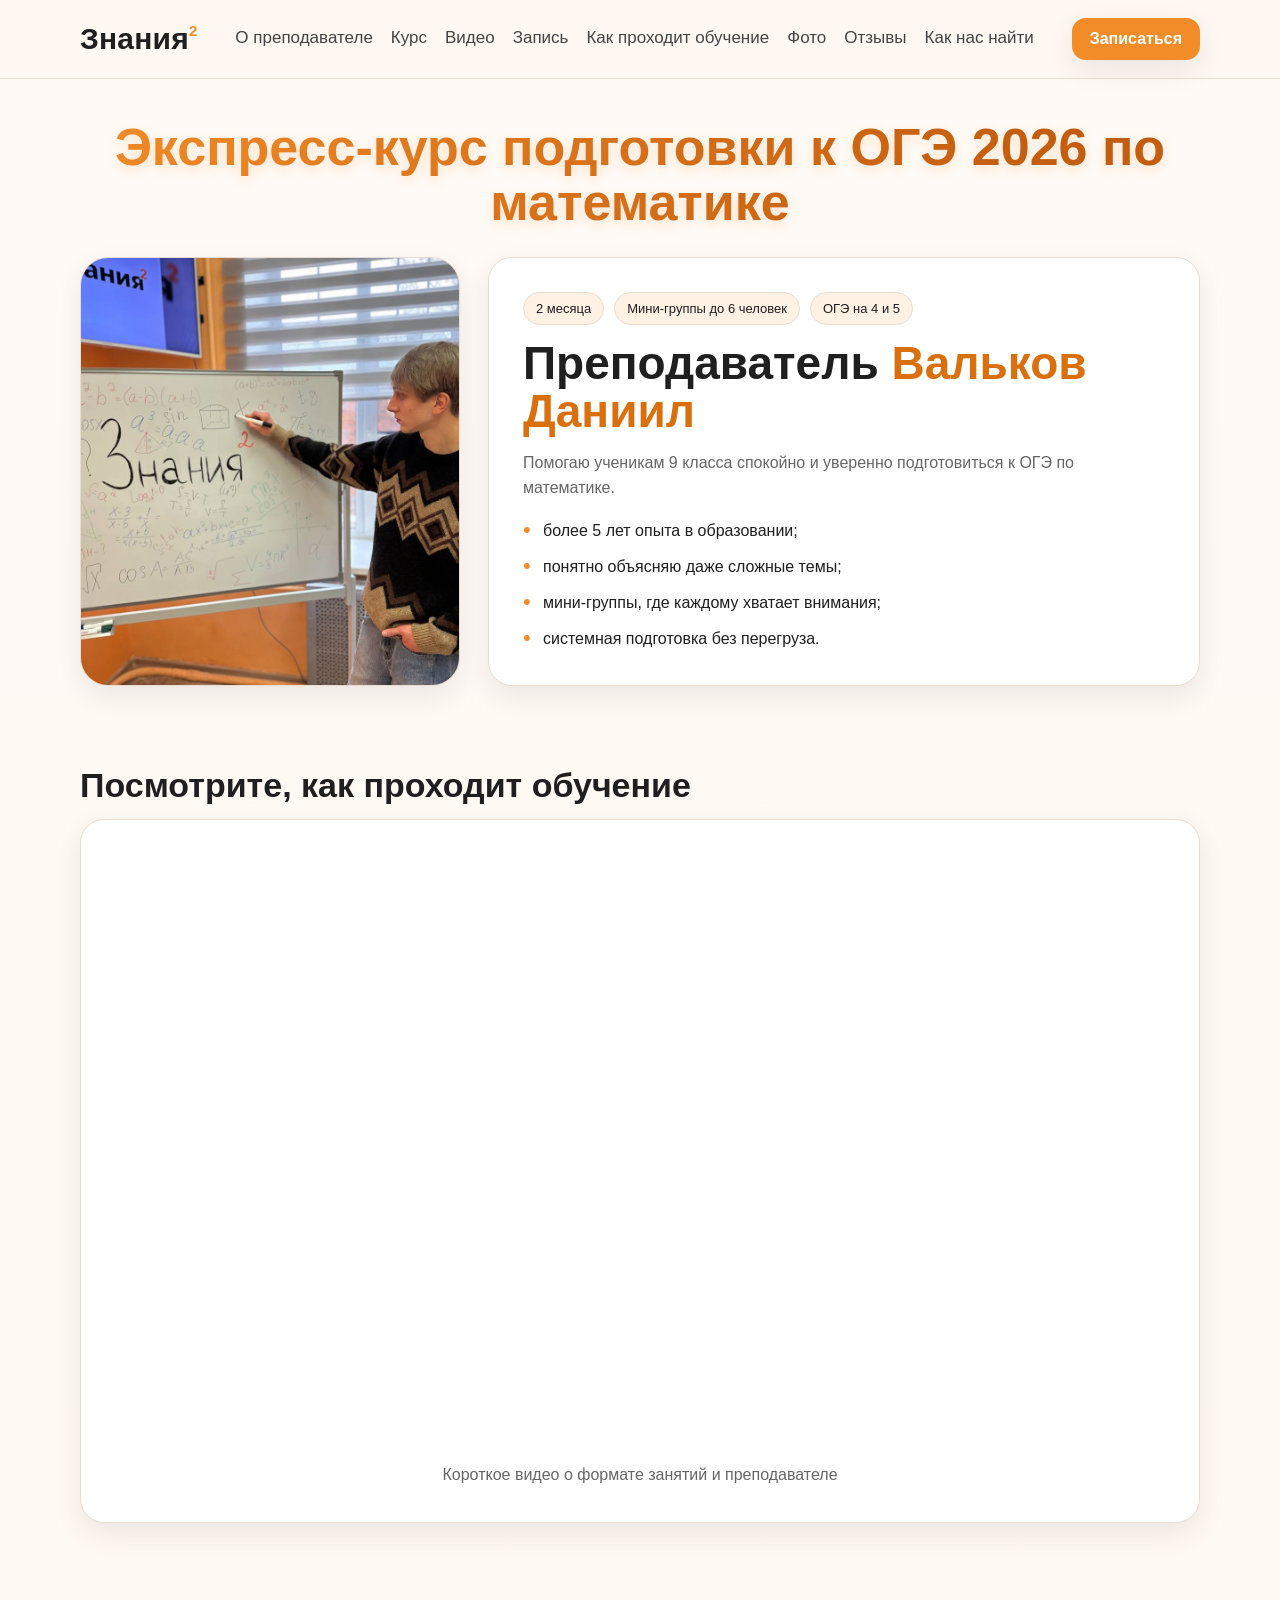
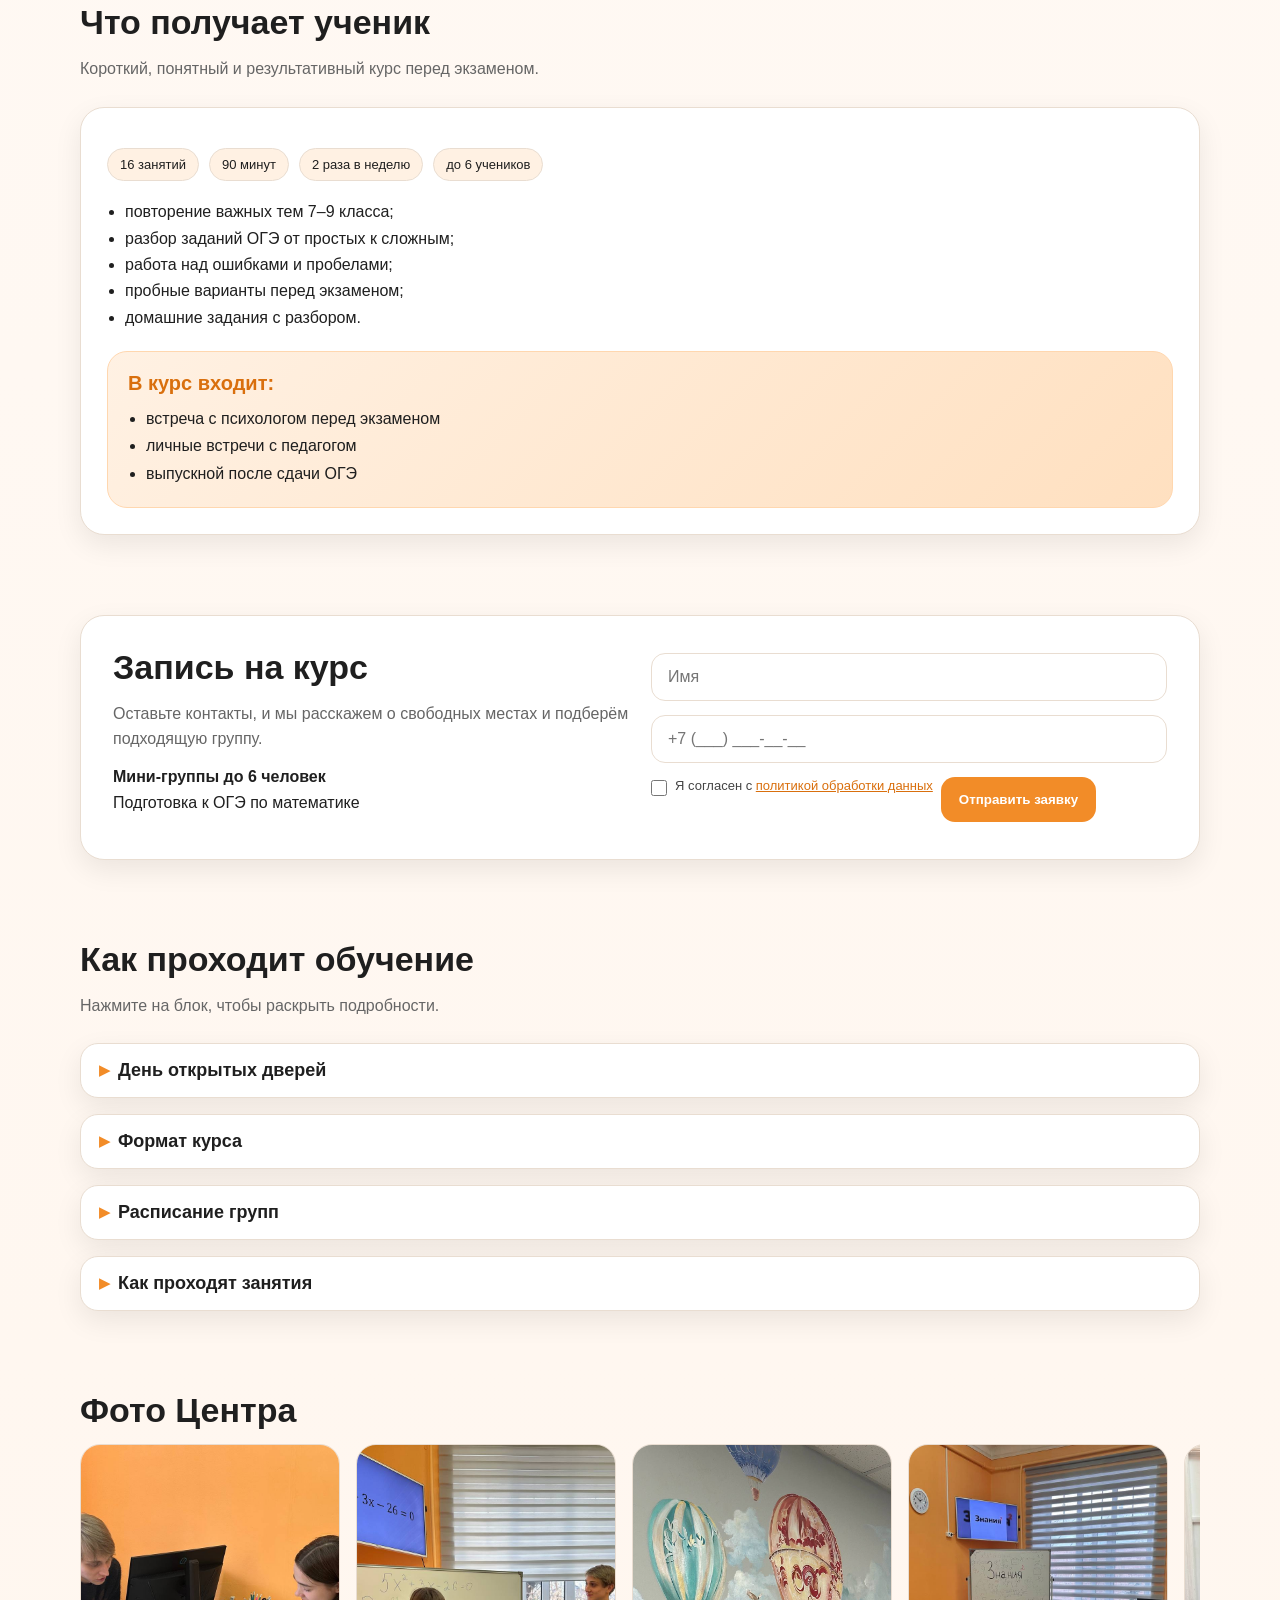
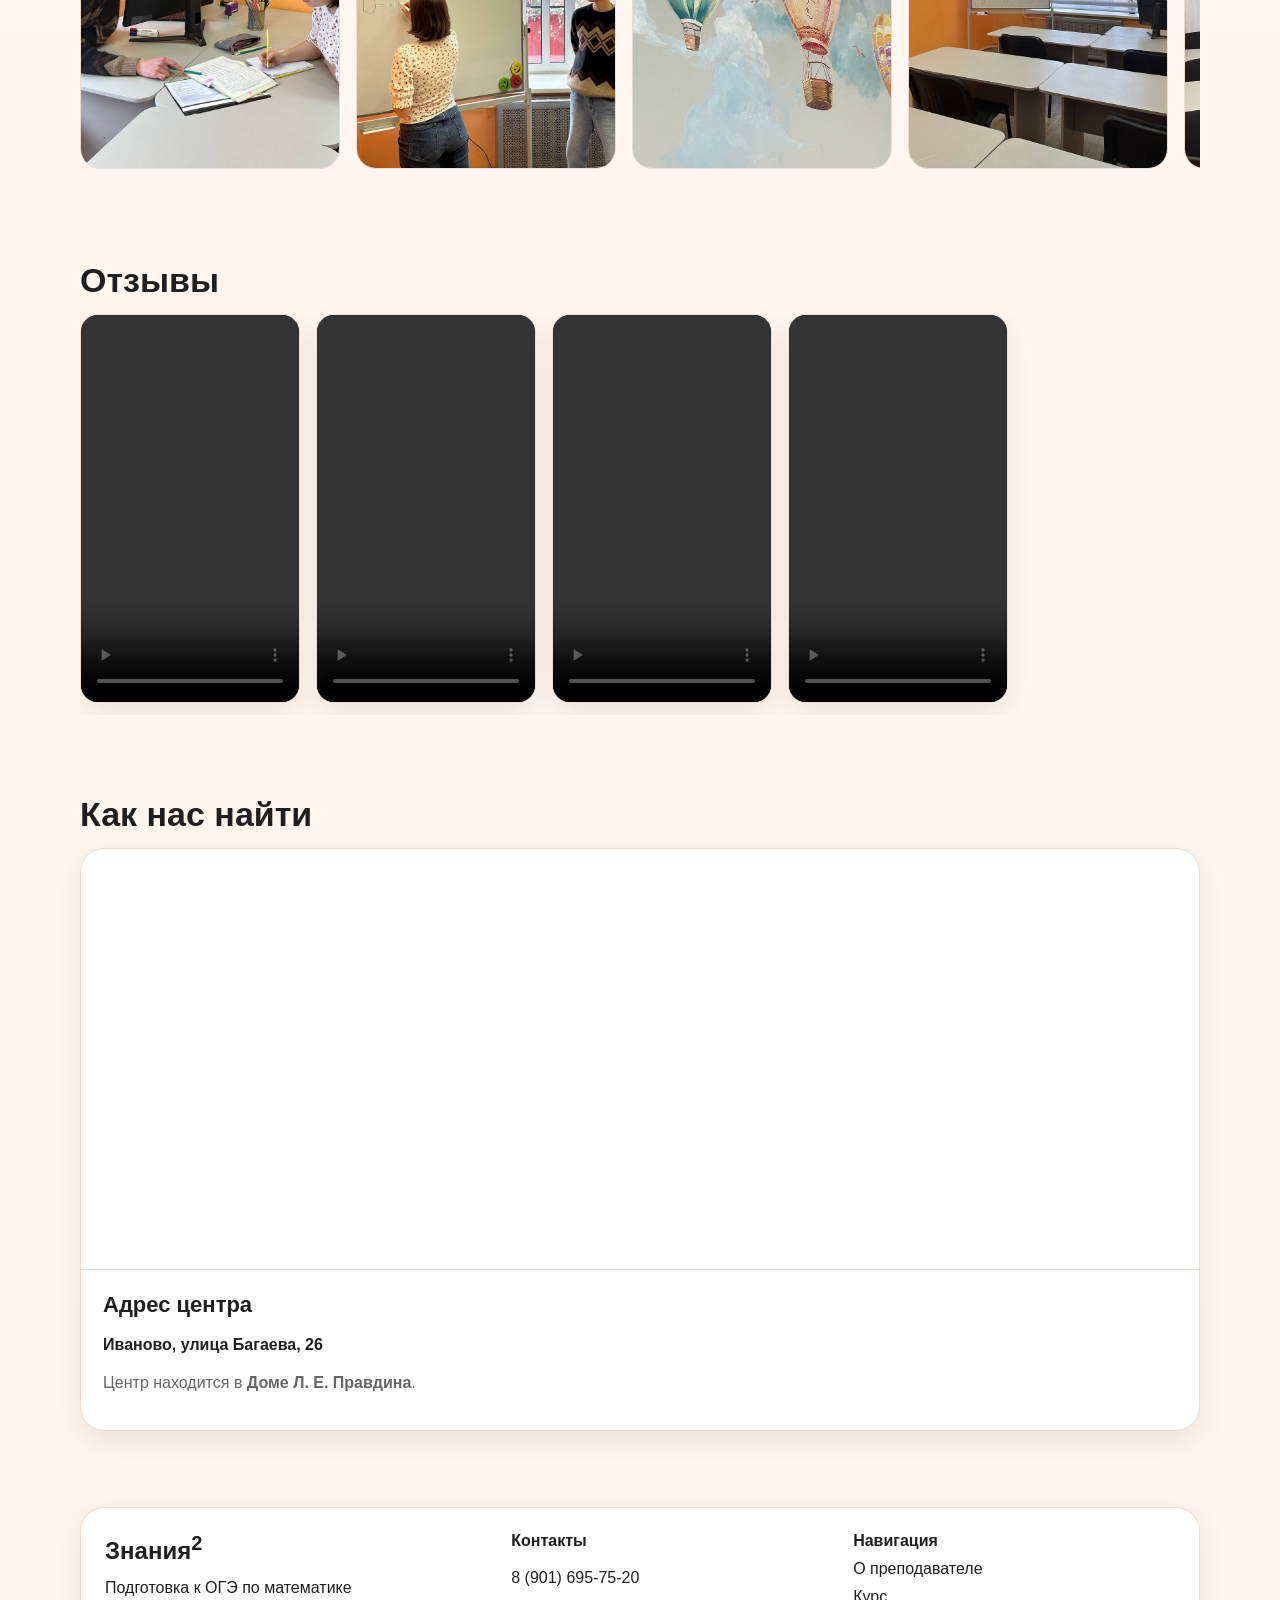
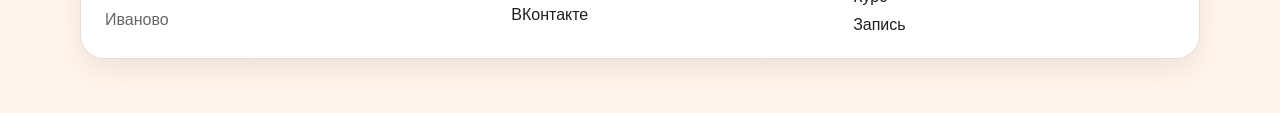
==== commit 039103ef: "update form" ====
--- a/index.html
+++ b/index.html
@@ -482,6 +482,24 @@
       h3{font-size:20px}
 
       .map-card iframe{height:280px}
+    }
+
+   
+    .video-container {
+      position: relative;
+      padding-bottom: 56.25%; 
+      height: 0;
+      overflow: hidden;
+      border-radius: 12px; 
+    }
+
+    .video-container iframe {
+      position: absolute;
+      top: 0;
+      left: 0;
+      width: 100%;
+      height: 100%;
+      border: 0;
     }
   </style>
 </head>
@@ -527,7 +545,7 @@
 
       <div class="wrap hero-grid">
         <div class="teacher-photo">
-          <img src="1.jpg" alt="Преподаватель Вальков Даниил">
+          <img src="00.jpg" alt="Преподаватель Вальков Даниил">
         </div>
 
         <div class="hero-card card">
@@ -550,17 +568,24 @@
       </div>
     </section>
 
-    <section class="section" id="video">
+      <section class="section" id="video">
       <div class="wrap">
         <h2>Посмотрите, как проходит обучение</h2>
         <div class="video-card card">
-          <div class="video-frame">
-            <div class="play" role="button" aria-label="Воспроизвести видео"></div>
+          <!-- Адаптивный контейнер для видео -->
+          <div class="video-container">
+            <iframe 
+              src="https://kinescope.io/qxrbc64sBj8VXyGmQJTC1D" 
+              frameborder="0" 
+              allow="accelerometer; autoplay; clipboard-write; encrypted-media; gyroscope; picture-in-picture" 
+              allowfullscreen>
+            </iframe>
           </div>
           <p class="muted" style="margin-top:16px;text-align:center;">Короткое видео о формате занятий и преподавателе</p>
         </div>
       </div>
     </section>
+
 
     <section class="section" id="courses">
       <div class="wrap">
@@ -690,12 +715,16 @@
       <div class="wrap">
         <h2>Фото Центра</h2>
         <div class="gallery-grid">
-          <div class="gallery-item"><img src="5.jpg" alt="Фото центра 1"></div>
-          <div class="gallery-item"><img src="6.jpg" alt="Фото центра 2"></div>
-          <div class="gallery-item"><img src="5.jpg" alt="Фото центра 1"></div>
-          <div class="gallery-item"><img src="6.jpg" alt="Фото центра 2"></div>
-          <div class="gallery-item"><img src="5.jpg" alt="Фото центра 1"></div>
-          <div class="gallery-item"><img src="6.jpg" alt="Фото центра 2"></div>
+          <div class="gallery-item"><img src="44.jpg" alt="Фото центра 1"></div>
+          <div class="gallery-item"><img src="55.jpg" alt="Фото центра 2"></div>
+          <div class="gallery-item"><img src="66.jpg" alt="Фото центра 1"></div>
+          <div class="gallery-item"><img src="11.jpg" alt="Фото центра 2"></div>
+          <div class="gallery-item"><img src="22.jpg" alt="Фото центра 1"></div>
+          <div class="gallery-item"><img src="33.jpg" alt="Фото центра 2"></div>
+          <div class="gallery-item"><img src="77.jpg" alt="Фото центра 2"></div>
+          <div class="gallery-item"><img src="88.jpg" alt="Фото центра 2"></div>
+          <div class="gallery-item"><img src="99.jpg" alt="Фото центра 2"></div>
+          <div class="gallery-item"><img src="1010.jpg" alt="Фото центра 2"></div>
         </div>
       </div>
     </section>
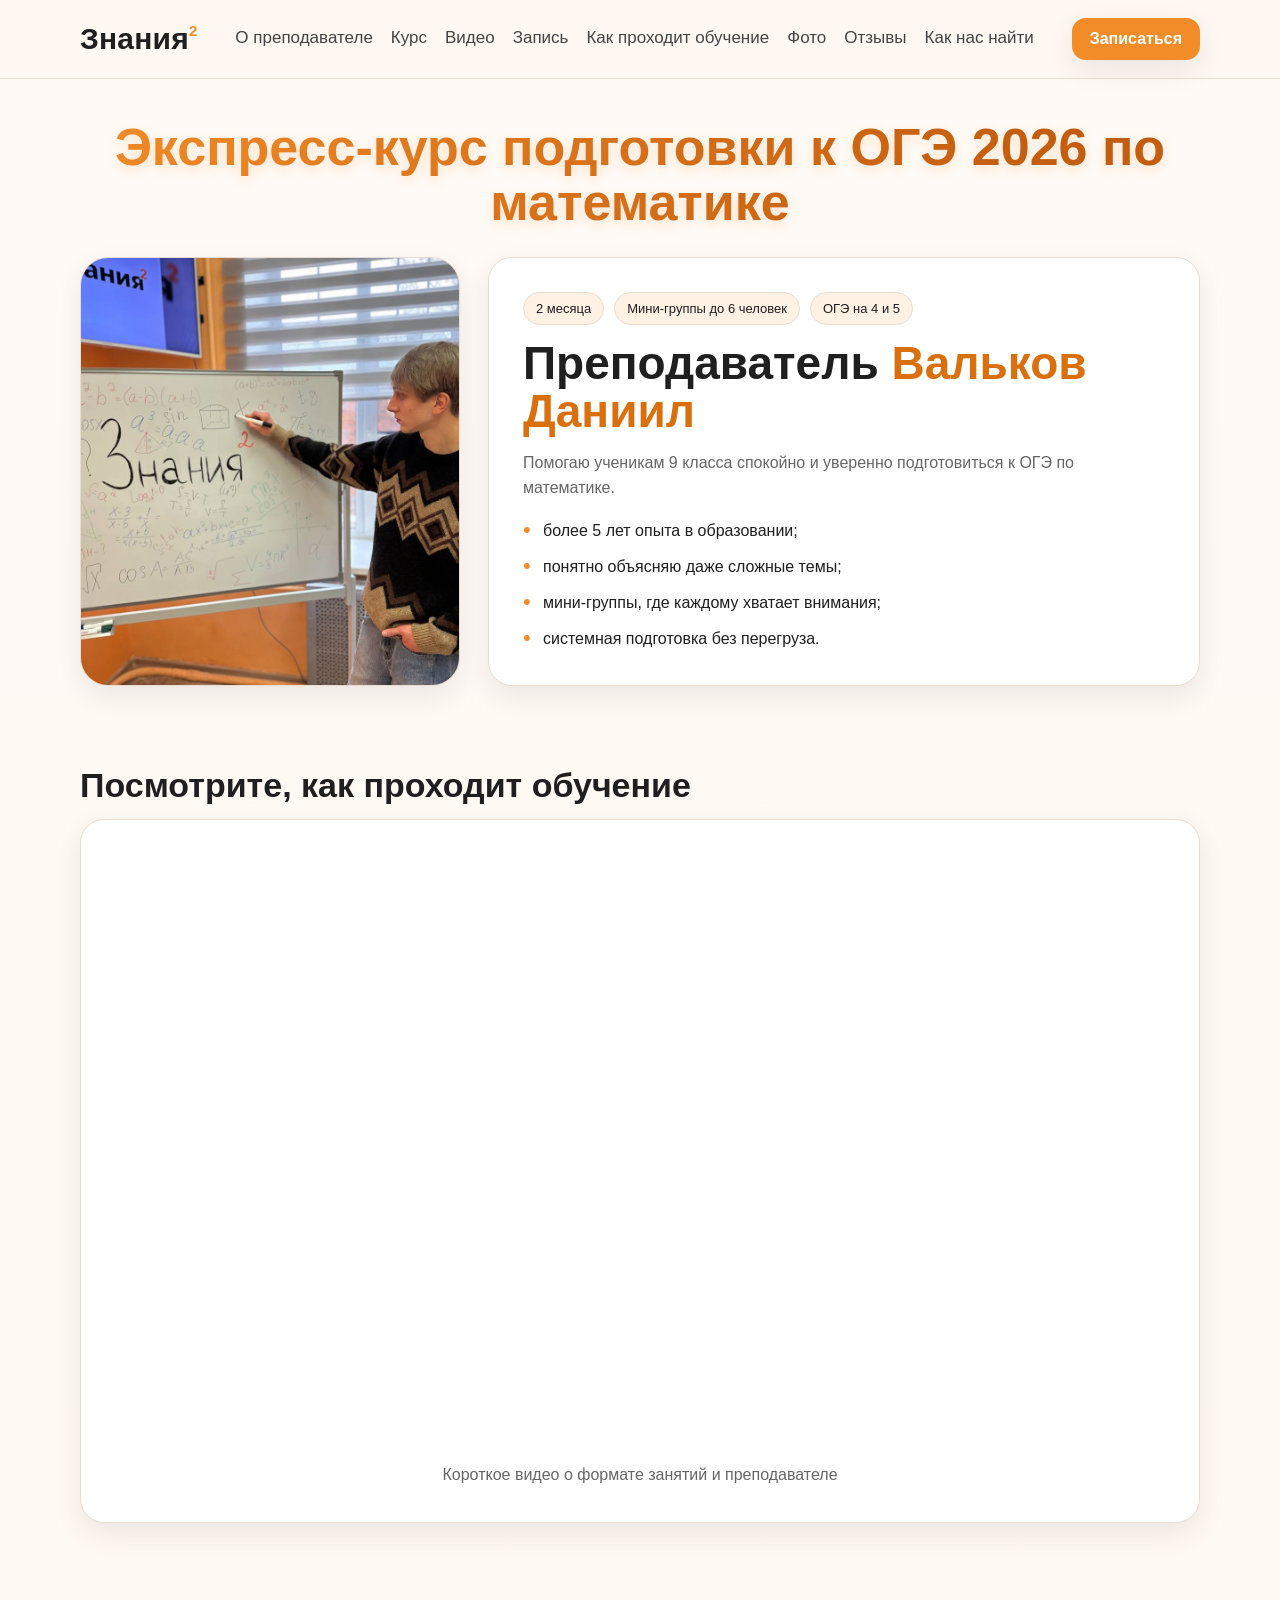
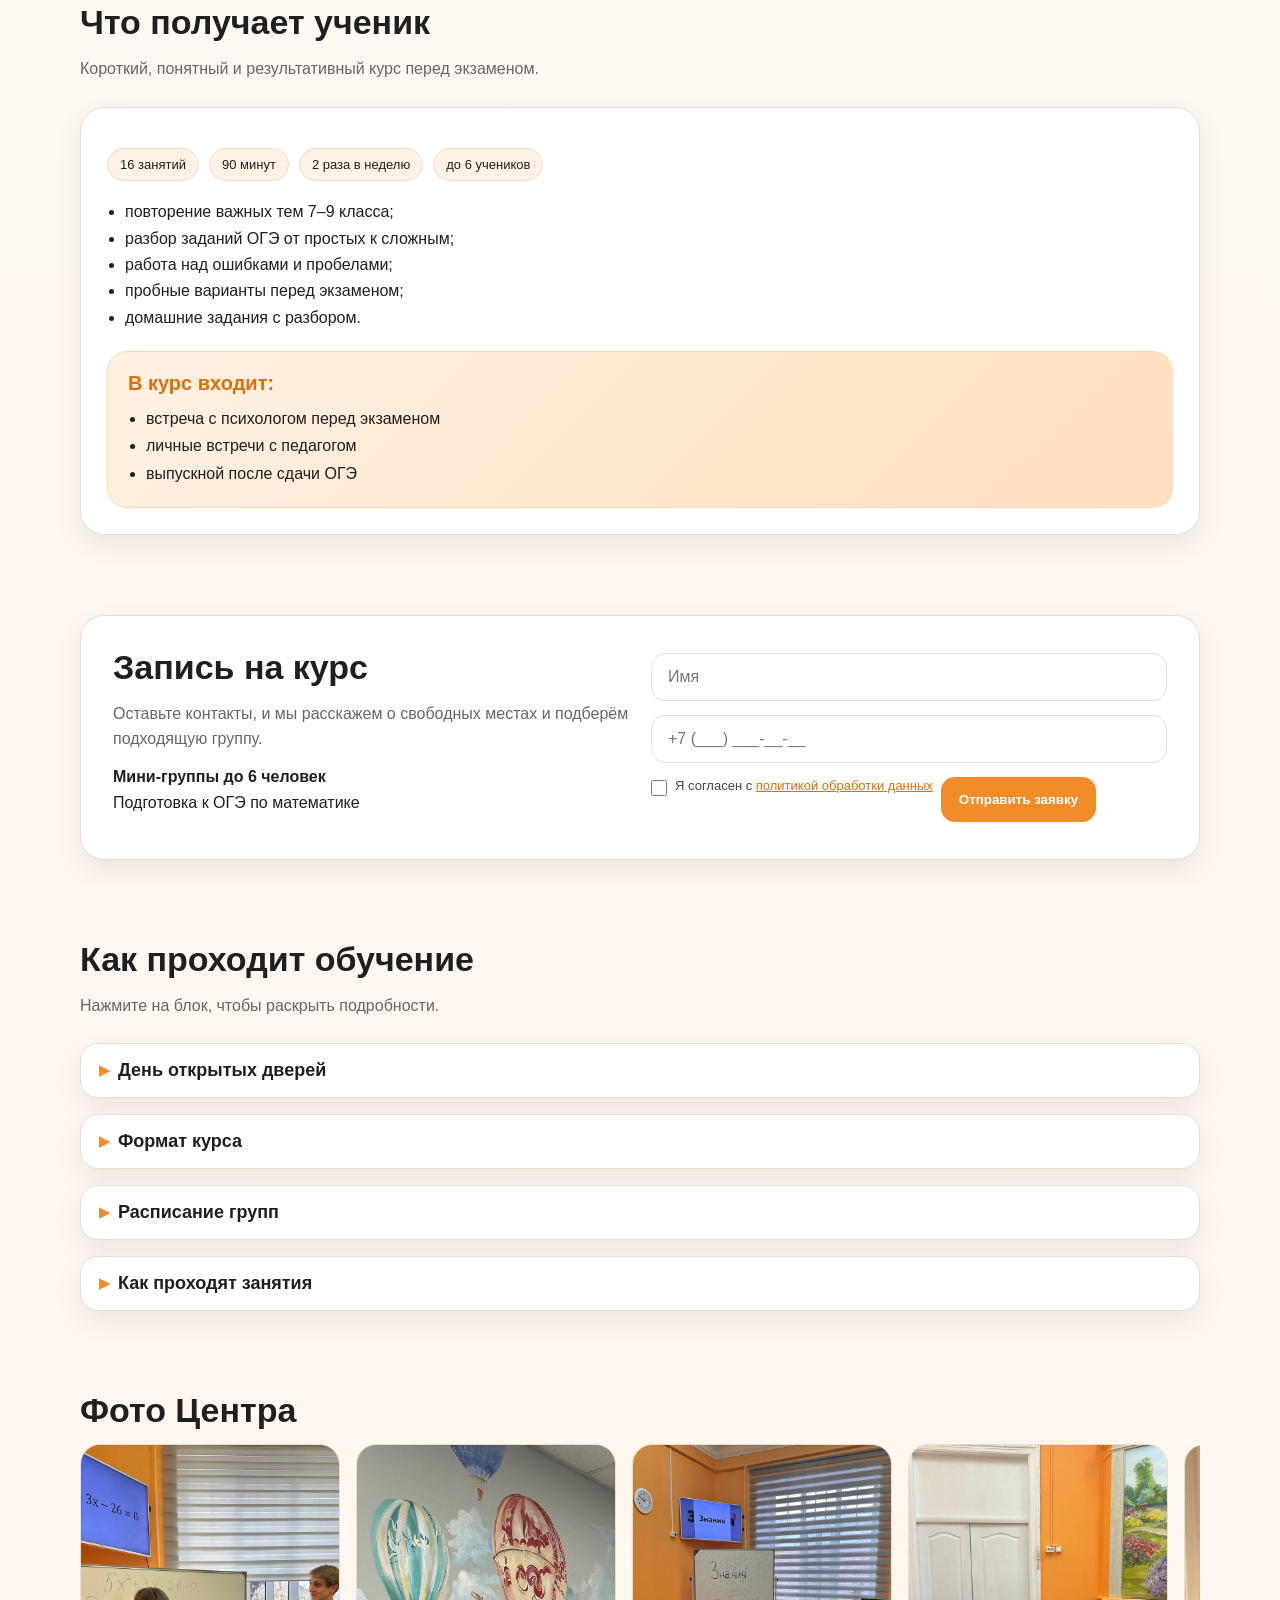
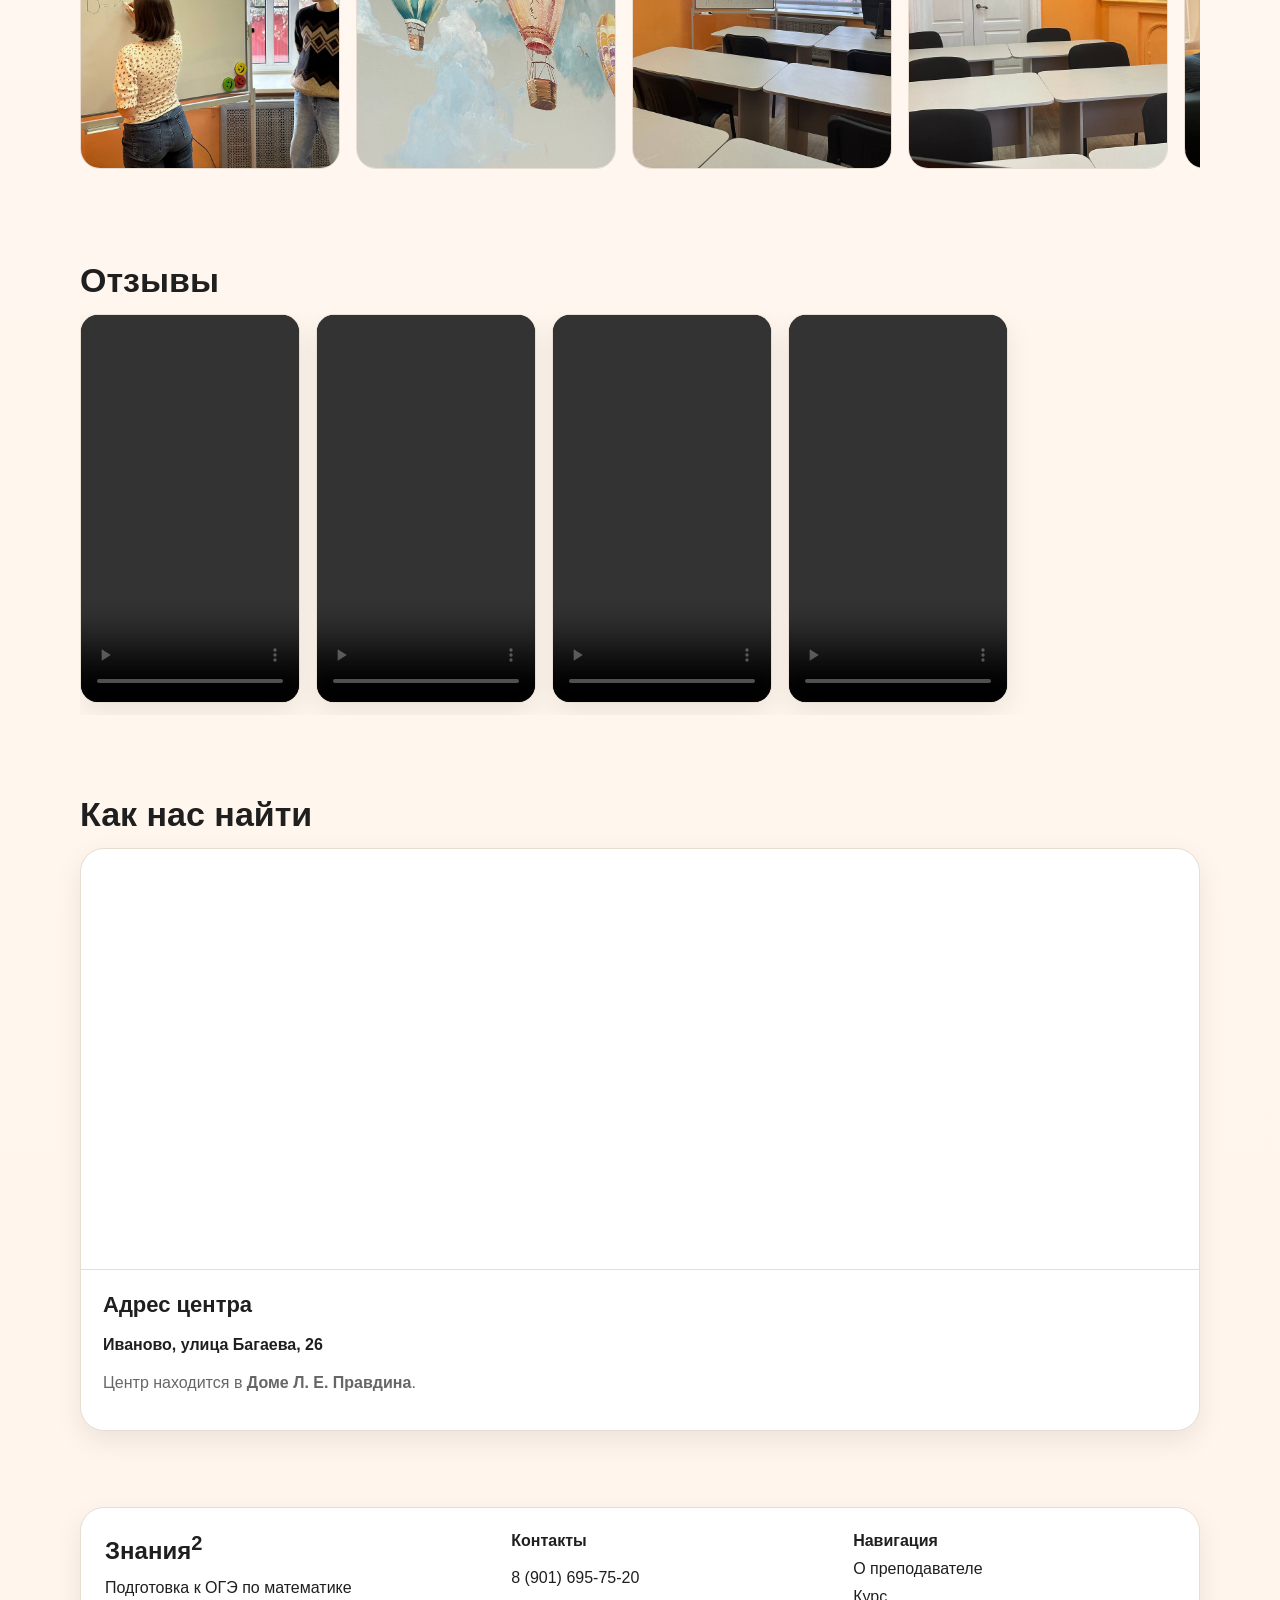
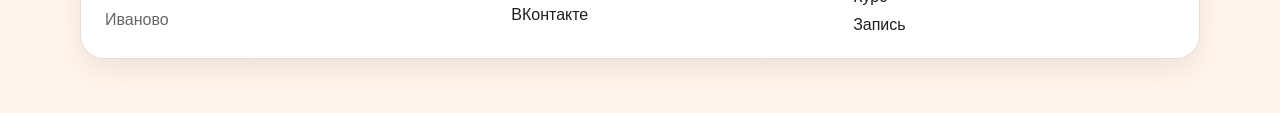
==== commit 173c2945: "update form" ====
--- a/index.html
+++ b/index.html
@@ -715,7 +715,6 @@
       <div class="wrap">
         <h2>Фото Центра</h2>
         <div class="gallery-grid">
-          <div class="gallery-item"><img src="44.jpg" alt="Фото центра 1"></div>
           <div class="gallery-item"><img src="55.jpg" alt="Фото центра 2"></div>
           <div class="gallery-item"><img src="66.jpg" alt="Фото центра 1"></div>
           <div class="gallery-item"><img src="11.jpg" alt="Фото центра 2"></div>
@@ -725,6 +724,7 @@
           <div class="gallery-item"><img src="88.jpg" alt="Фото центра 2"></div>
           <div class="gallery-item"><img src="99.jpg" alt="Фото центра 2"></div>
           <div class="gallery-item"><img src="1010.jpg" alt="Фото центра 2"></div>
+          <div class="gallery-item"><img src="44.jpg" alt="Фото центра 1"></div>
         </div>
       </div>
     </section>
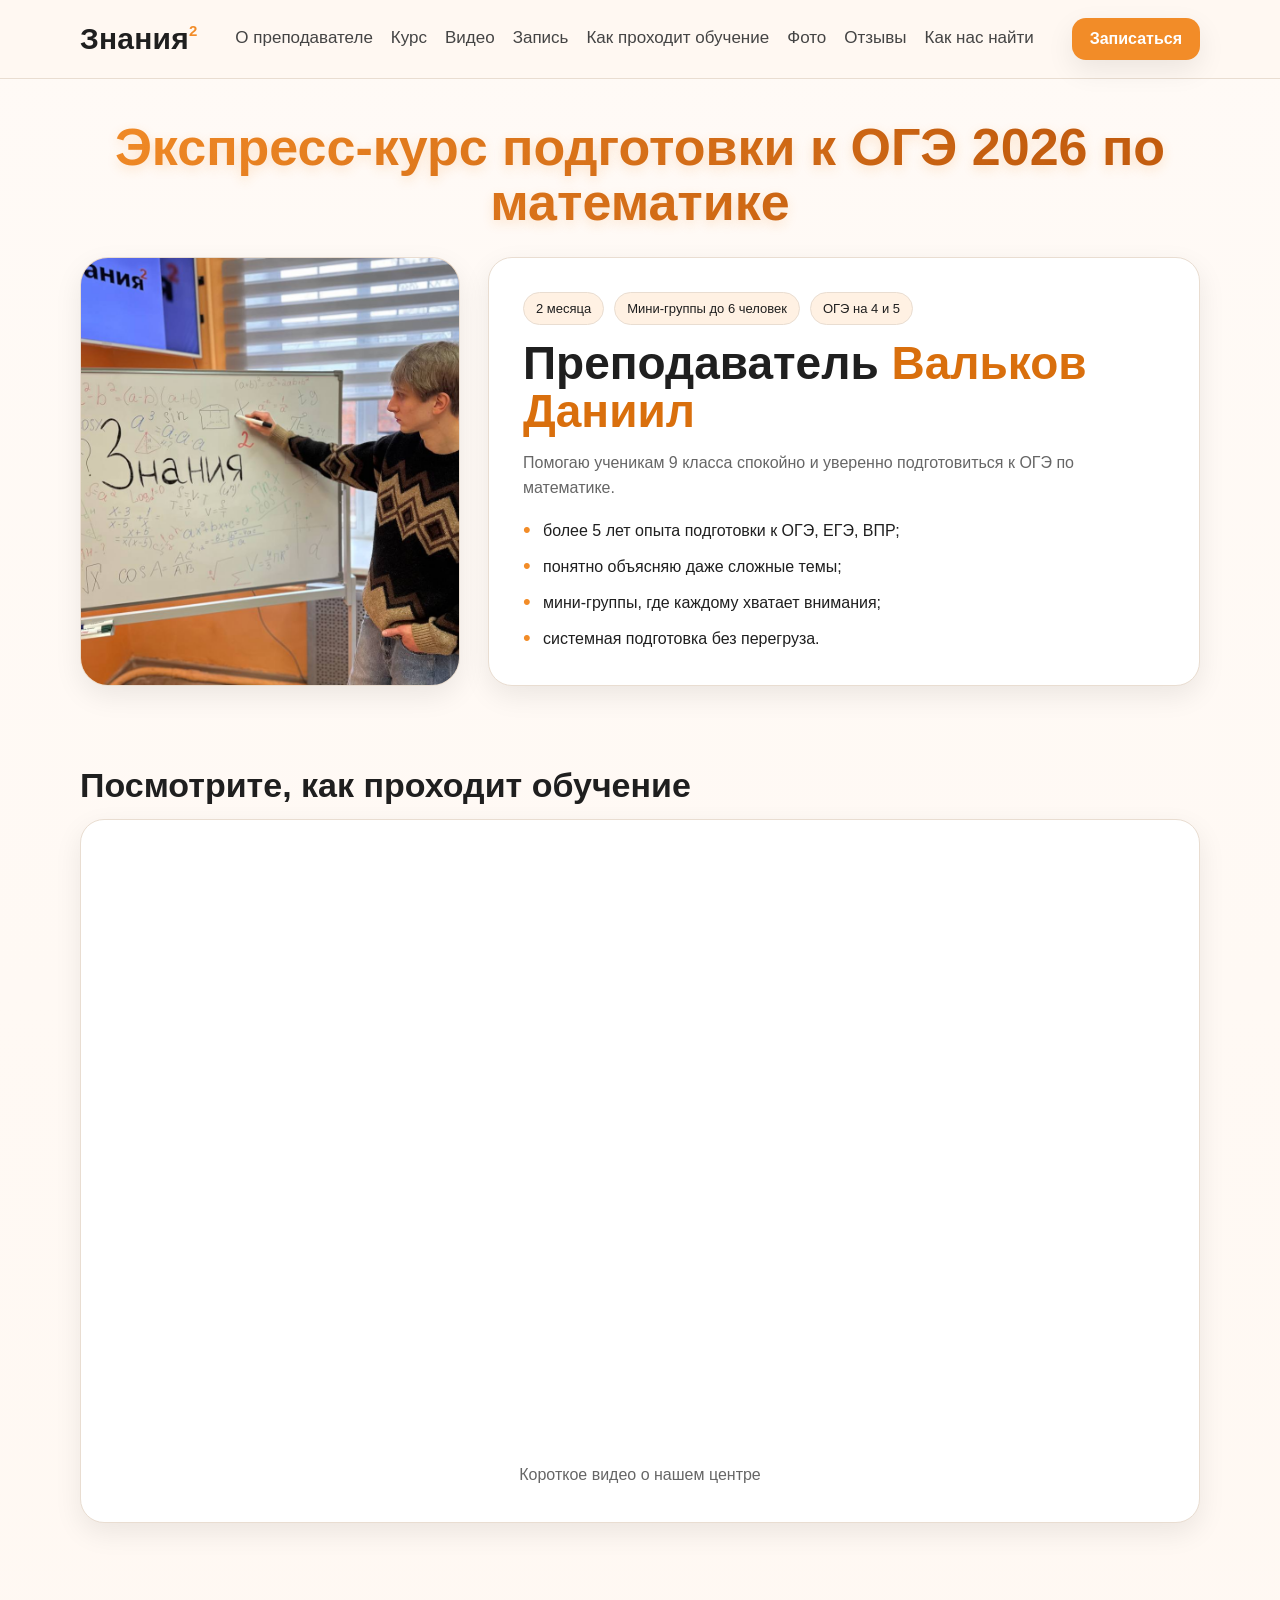
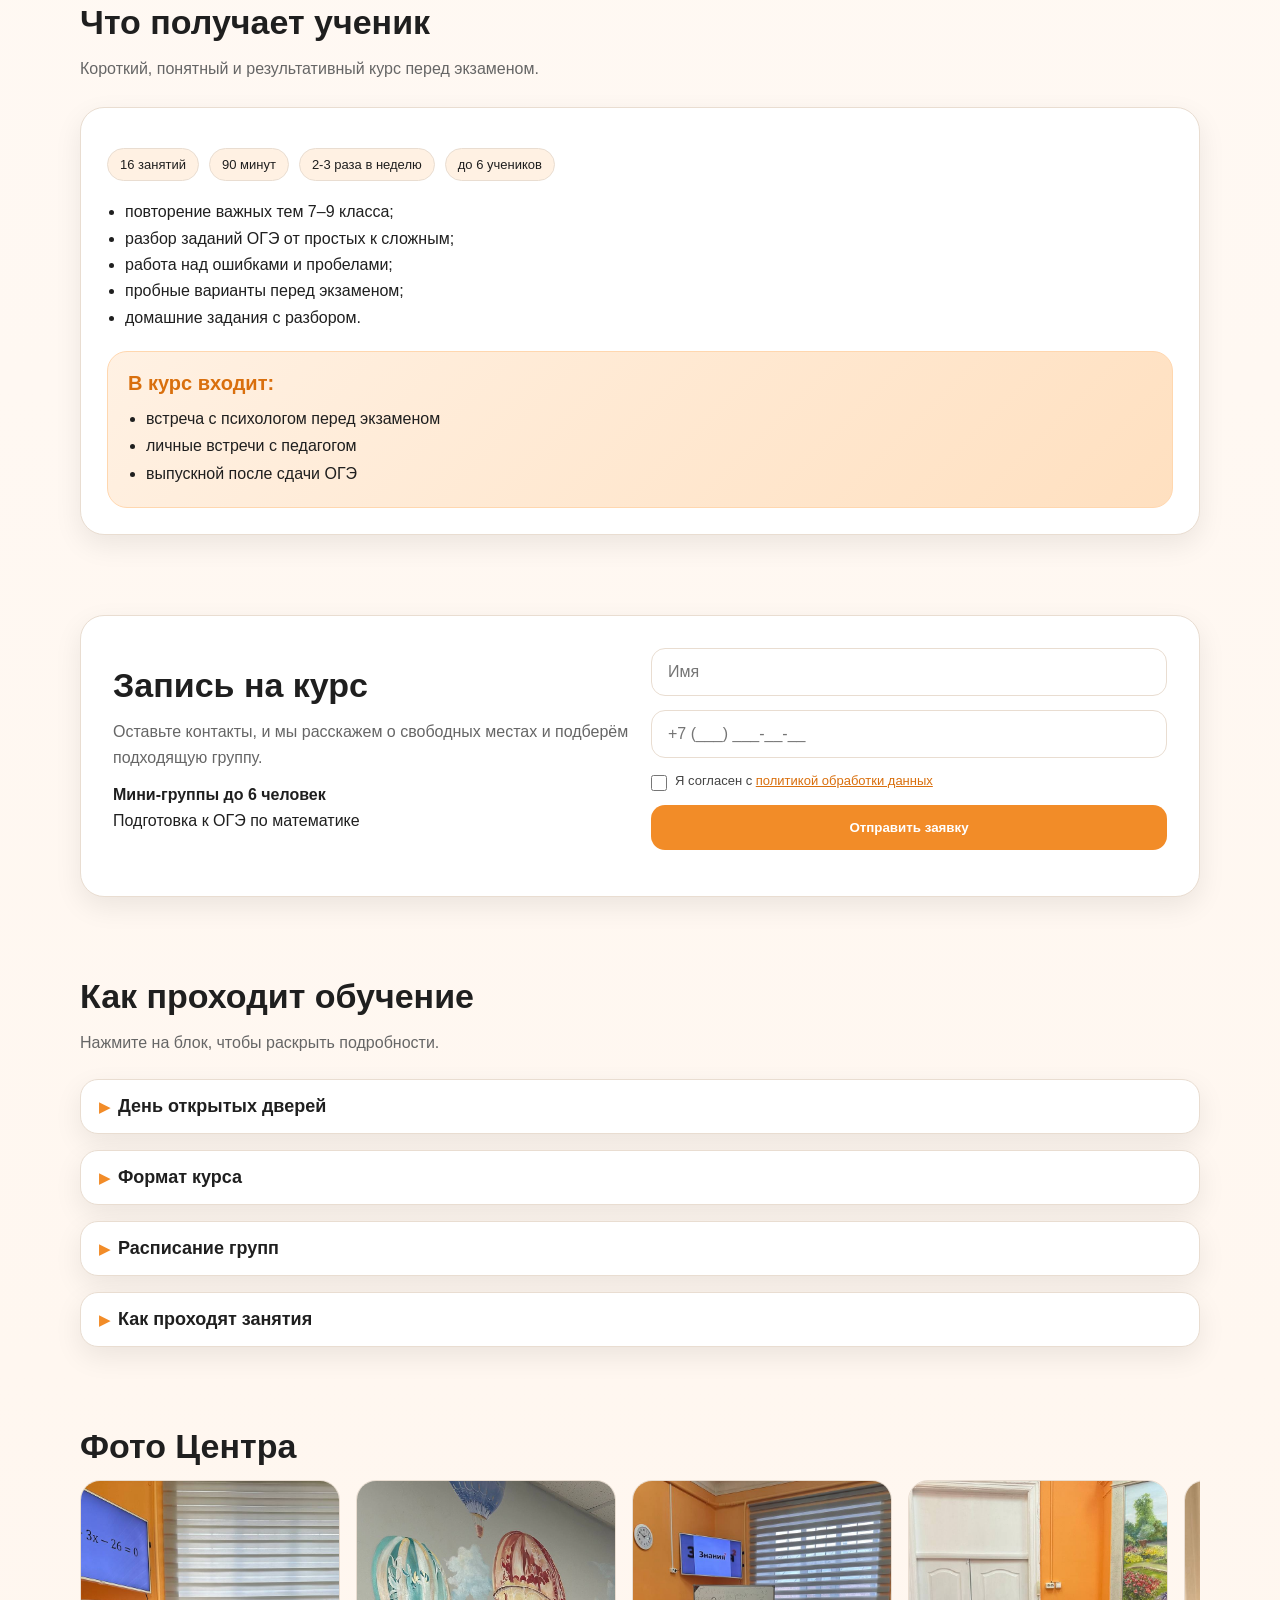
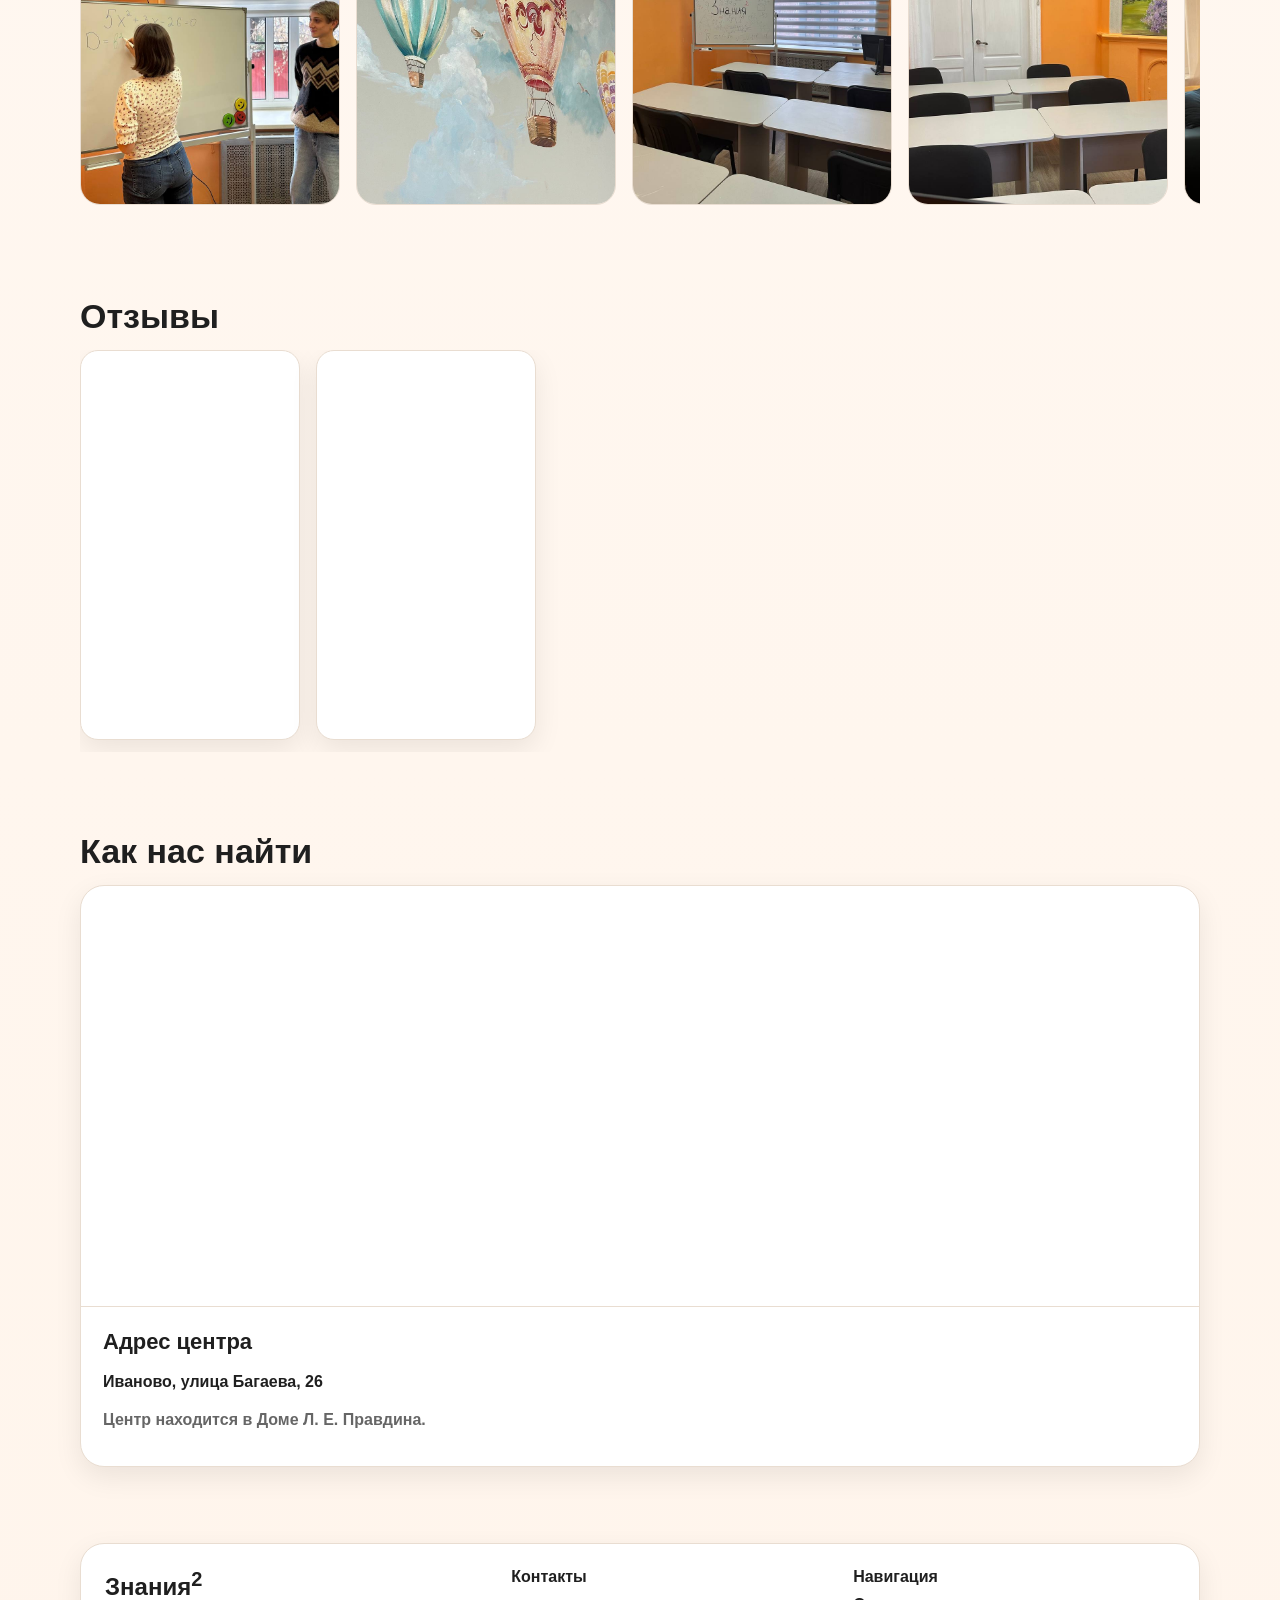
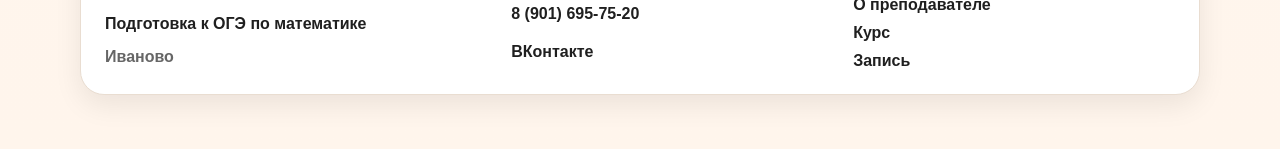
==== commit bc4ce046: "update form" ====
--- a/index.html
+++ b/index.html
@@ -4,504 +4,7 @@
   <meta charset="UTF-8" />
   <meta name="viewport" content="width=device-width, initial-scale=1.0" />
   <title>Знания² | Подготовка к ОГЭ по математике | Иваново</title>
-  <style>
-    :root{
-      --bg:#fff8f2;
-      --card:#ffffff;
-      --text:#1f1f1f;
-      --muted:#666;
-      --line:#e9ddd1;
-      --accent:#f28c28;
-      --accent-dark:#d96f0d;
-      --soft:#fff1e3;
-      --shadow:0 10px 28px rgba(0,0,0,.08);
-      --radius:24px;
-      --max:1160px;
-    }
-
-    *{box-sizing:border-box;margin:0}
-    html{scroll-behavior:smooth}
-    body{
-      padding-top:80px; /* высота шапки */
-      margin:0;
-      font-family:Inter, Arial, sans-serif;
-      color:var(--text);
-      background:linear-gradient(180deg,#fffaf6 0%,#fff5ec 100%);
-      overflow-x:hidden;
-    }
-
-    a{text-decoration:none;color:inherit}
-    img{max-width:100%;display:block}
-    .wrap{max-width:var(--max);margin:0 auto;padding:0 20px}
-    .section{padding:40px 0}
-    .card{
-      background:var(--card);
-      border:1px solid var(--line);
-      border-radius:var(--radius);
-      box-shadow:var(--shadow);
-    }
-
-    header{
-  position:fixed; /* было sticky */
-  top:0;
-  left:0;
-  width:100%;
-  z-index:999;
-  background:#fff8f2; /* убрали прозрачность */
-  border-bottom:1px solid var(--line);
-}
-
-    .nav{
-      min-height:78px;
-      display:flex;
-      align-items:center;
-      justify-content:space-between;
-      gap:18px;
-    }
-
-    .logo{font-size:30px;font-weight:800;letter-spacing:.2px}
-    .logo sup{font-size:15px;vertical-align:text-top;color:var(--accent)}
-
-    .menu{display:flex;gap:18px;align-items:center;flex-wrap:wrap}
-    .menu a{
-      font-size:17px;
-      color:#444;
-      padding:8px 0;
-      border-bottom:2px solid transparent;
-      transition:.2s;
-    }
-    .menu a:hover{border-bottom-color:var(--accent)}
-
-    .nav-btn{
-      padding:12px 18px;
-      border-radius:14px;
-      background:var(--accent);
-      color:#fff;
-      font-weight:700;
-      box-shadow:var(--shadow);
-      transition:.15s;
-    }
-    .nav-btn:hover{background:var(--accent-dark);transform:scale(1.02)}
-
-    .burger{
-      display:none;
-      flex-direction:column;
-      justify-content:center;
-      gap:5px;
-      width:42px;
-      height:42px;
-      background:rgba(255,255,255,.96);
-      border:1px solid var(--line);
-      border-radius:10px;
-      cursor:pointer;
-      padding:8px;
-      -webkit-tap-highlight-color:transparent;
-    }
-    .burger span{
-      display:block;
-      height:3px;
-      border-radius:2px;
-      background:#111;
-      transition:.25s;
-      width:100%;
-      opacity:1;
-    }
-    .burger.open span:nth-child(1){transform:translateY(8px) rotate(45deg)}
-    .burger.open span:nth-child(2){opacity:0}
-    .burger.open span:nth-child(3){transform:translateY(-8px) rotate(-45deg)}
-
-    .mobile-menu{
-      display:none;
-      flex-direction:column;
-      gap:0;
-      background:rgba(255,248,242,.98);
-    
-      border-top:1px solid var(--line);
-    }
-    .mobile-menu.open{display:flex}
-    .mobile-menu a{
-      padding:14px 20px;
-      font-size:16px;
-      color:#333;
-      border-bottom:1px solid var(--line);
-    }
-    .mobile-menu a:last-child{border-bottom:none}
-    .mobile-menu .mob-cta{
-      margin:14px 20px;
-      padding:14px;
-      border-radius:14px;
-      background:var(--accent);
-      color:#fff;
-      font-weight:700;
-      text-align:center;
-    }
-
-    h1,h2,h3{margin:0 0 14px}
-    h1{font-size:46px;line-height:1.05}
-    h2{font-size:34px}
-    h3{font-size:22px}
-    p{margin:0 0 12px;line-height:1.6}
-    .muted{color:var(--muted)}
-    .accent{color:var(--accent-dark)}
-
-    .hero-grid{
-      display:grid;
-      grid-template-columns:380px 1fr;
-      gap:28px;
-      align-items:stretch;
-    }
-
-    .teacher-photo{
-      border-radius:28px;
-      background:linear-gradient(145deg,#ffd4a8 0%,#fff0de 100%);
-      border:1px solid var(--line);
-      box-shadow:var(--shadow);
-      overflow:hidden;
-      position:relative;
-      min-height:100%;
-    }
-
-    .teacher-photo img{
-      position:absolute;
-      inset:0;
-      width:100%;
-      height:100%;
-      object-fit:cover;
-    }
-
-    .hero-card{padding:34px}
-    .hero-list{
-      margin:18px 0 0;
-      padding:0;
-      list-style:none;
-      display:grid;
-      gap:12px;
-    }
-    .hero-list li{
-      padding-left:20px;
-      position:relative;
-      line-height:1.5;
-    }
-    .hero-list li::before{
-      content:"•";
-      position:absolute;
-      left:0;
-      top:0;
-      color:var(--accent);
-      font-size:22px;
-      line-height:1;
-    }
-
-    .courses-grid{
-      display:grid;
-      grid-template-columns:1fr;
-      gap:22px;
-      margin-top:26px;
-    }
-
-    .course-card{padding:26px}
-    .pill-row{display:flex;gap:10px;flex-wrap:wrap;margin:14px 0 18px}
-    .pill{
-      padding:8px 12px;
-      border-radius:999px;
-      background:var(--soft);
-      border:1px solid var(--line);
-      font-size:13px
-    }
-    .list{margin:12px 0 0;padding-left:18px;line-height:1.65}
-
-    .bonus-box{
-      margin-top:20px;
-      padding:20px;
-      border-radius:20px;
-      background:linear-gradient(135deg,#fff1e3 0%,#ffe0c0 100%);
-      border:1px solid #ffd7af;
-    }
-    .bonus-box h3{
-      margin-bottom:10px;
-      color:#d96f0d;
-      font-size:20px;
-    }
-    .bonus-box ul{
-      margin:0;
-      padding-left:18px;
-      line-height:1.7;
-      font-weight:500;
-    }
-
-    .video-card{padding:22px}
-    .video-frame{
-      aspect-ratio:16/9;
-      border-radius:24px;
-      background:linear-gradient(145deg,#fff0de 0%,#ffd7af 100%);
-      display:flex;
-      align-items:center;
-      justify-content:center;
-      border:1px solid var(--line);
-      position:relative;
-      overflow:hidden;
-    }
-    .play{
-      width:92px;
-      height:92px;
-      border-radius:50%;
-      background:var(--accent);
-      position:relative;
-      box-shadow:var(--shadow);
-      cursor:pointer;
-      transition:.2s;
-    }
-    .play:hover{transform:scale(1.07);background:var(--accent-dark)}
-    .play::after{
-      content:"";
-      position:absolute;
-      left:38px;
-      top:29px;
-      border-left:24px solid #fff;
-      border-top:16px solid transparent;
-      border-bottom:16px solid transparent;
-    }
-
-    .plan-details-grid{
-      display:flex;
-      flex-direction:column;
-      gap:16px;
-      margin-top:24px;
-    }
-    .plan-details-grid details{
-      padding:16px 18px;
-      border-radius:18px;
-      background:#fff;
-      box-shadow:var(--shadow);
-      border:1px solid var(--line);
-      transition:.1s;
-    }
-    .plan-details-grid details[open]{background-color:#fffdfa}
-    .plan-details-grid summary{
-      cursor:pointer;
-      font-size:18px;
-      font-weight:700;
-      list-style:none;
-      display:flex;
-      align-items:center;
-      gap:8px;
-    }
-    .plan-details-grid summary::before{
-      content:"▶";
-      color:var(--accent);
-      font-size:14px;
-    }
-    .plan-details-grid details[open] summary::before{content:"▼"}
-
-    .form-card{
-      padding:32px;
-      display:grid;
-      grid-template-columns:1fr 1fr;
-      gap:22px;
-      align-items:center;
-    }
-    .form-box{display:grid;gap:14px}
-    .form-box input{
-      width:100%;
-      padding:14px 16px;
-      border-radius:14px;
-      border:1px solid var(--line);
-      font:inherit;
-      background:#fff;
-    }
-    .form-box button{
-      padding:15px 18px;
-      border:none;
-      border-radius:14px;
-      background:var(--accent);
-      color:#fff;
-      font-weight:700;
-      cursor:pointer;
-    }
-
-    .honeypot{
-      position:absolute !important;
-      left:-9999px !important;
-      opacity:0 !important;
-      pointer-events:none !important;
-      height:0 !important;
-      width:0 !important;
-    }
-
-    .reviews-grid{
-  display:flex;
-  flex-wrap:nowrap;
-  overflow-x:auto;
-  gap:16px;
-  scroll-snap-type:x mandatory;
-  -webkit-overflow-scrolling:touch;
-  padding-bottom:12px;
-}
-
-.reviews-grid .review-card{
-  flex:0 0 220px;
-  scroll-snap-align:start;
-  border-radius:18px;
-  overflow:hidden;
-  border:1px solid var(--line);
-  background:#fff;
-  box-shadow:var(--shadow);
-}
-
-.review-card video,
-.review-card img{
-  display:block;
-  width:100%;
-  aspect-ratio:9/16;
-  object-fit:cover;
-  background:#000;
-}
-
-    
-
-    .gallery-grid{
-      display:flex;
-      flex-wrap:nowrap;
-      overflow-x:auto;
-      gap:16px;
-      scroll-snap-type:x mandatory;
-      -webkit-overflow-scrolling:touch;
-      padding-bottom:12px;
-    }
-    .gallery-grid .gallery-item{flex:0 0 260px;scroll-snap-align:start}
-    .gallery-item{
-      aspect-ratio:4/5;
-      border-radius:20px;
-      background:linear-gradient(145deg,#ffe0c0 0%,#fff1df 100%);
-      border:1px solid var(--line);
-      display:flex;
-      align-items:center;
-      justify-content:center;
-      color:#b8721b;
-      font-weight:700;
-      overflow:hidden;
-    }
-    .gallery-item img{
-      width:100%;
-      height:100%;
-      object-fit:cover;
-    }
-
-
-    
-    .map-card{
-      overflow:hidden;
-      border-radius:24px;
-      border:1px solid var(--line);
-      box-shadow:var(--shadow);
-      background:#fff;
-    }
-    .map-card iframe{
-      display:block;
-      width:100%;
-      height:420px;
-      border:0;
-    }
-    .map-info{
-      padding:22px;
-      border-top:1px solid var(--line);
-    }
-
-      .agree-row{
-        display:flex;
-        align-items:flex-start;
-        gap:8px;
-        font-size:13px;
-        line-height:1.4;
-        color:#444;
-      }
-
-      .agree-row input{
-        width:16px;
-        height:16px;
-        margin-top:3px;
-        cursor:pointer;
-      }
-
-      .agree-row a{
-        color:var(--accent-dark);
-        text-decoration:underline;
-      }
-
-
-
-    footer{padding:36px 0 54px}
-    .footer-card{
-      padding:24px;
-      display:grid;
-      grid-template-columns:1.2fr 1fr 1fr;
-      gap:20px;
-    }
-    .footer-title{font-size:24px;font-weight:800}
-    .footer-col{display:grid;gap:10px}
-
-    @media (max-width: 980px){
-      .form-card,.footer-card,.courses-grid,.reviews-grid{grid-template-columns:1fr}
-      .hero-grid{grid-template-columns:220px 1fr}
-      .menu{display:none}
-      .burger{display:flex}
-      .nav-btn{display:none}
-      h1{font-size:34px}
-      h2{font-size:28px}
-      .section{padding:28px 0}
-      .map-card iframe{height:340px}
-    }
-
-    @media (max-width: 580px){
-      @media (max-width: 580px){
-  .reviews-grid .review-card{
-    flex:0 0 160px;
-  }
-}
-      .hero-grid{grid-template-columns:1fr}
-      .teacher-photo{
-        min-height:auto;
-        aspect-ratio:4/5;
-      }
-      .teacher-photo img{
-        position:absolute;
-        inset:0;
-        width:100%;
-        height:100%;
-        object-fit:cover;
-      }
-
-      .form-card{padding:20px}
-      .hero-card{padding:22px}
-      .course-card{padding:20px}
-      .footer-card{padding:20px}
-      .wrap{padding:0 14px}
-
-      h1{font-size:30px}
-      h2{font-size:24px}
-      h3{font-size:20px}
-
-      .map-card iframe{height:280px}
-    }
-
-   
-    .video-container {
-      position: relative;
-      padding-bottom: 56.25%; 
-      height: 0;
-      overflow: hidden;
-      border-radius: 12px; 
-    }
-
-    .video-container iframe {
-      position: absolute;
-      top: 0;
-      left: 0;
-      width: 100%;
-      height: 100%;
-      border: 0;
-    }
-  </style>
+  <link rel="stylesheet" href="style.css" />
 </head>
 <body>
   <header>
@@ -545,7 +48,7 @@
 
       <div class="wrap hero-grid">
         <div class="teacher-photo">
-          <img src="00.jpg" alt="Преподаватель Вальков Даниил">
+          <img src="photo/00.jpg" alt="Преподаватель Вальков Даниил">
         </div>
 
         <div class="hero-card card">
@@ -559,7 +62,7 @@
           <p class="muted">Помогаю ученикам 9 класса спокойно и уверенно подготовиться к ОГЭ по математике.</p>
 
           <ul class="hero-list">
-            <li>более 5 лет опыта в образовании;</li>
+            <li>более 5 лет опыта подготовки к ОГЭ, ЕГЭ, ВПР;</li>
             <li>понятно объясняю даже сложные темы;</li>
             <li>мини-группы, где каждому хватает внимания;</li>
             <li>системная подготовка без перегруза.</li>
@@ -568,11 +71,10 @@
       </div>
     </section>
 
-      <section class="section" id="video">
+    <section class="section" id="video">
       <div class="wrap">
         <h2>Посмотрите, как проходит обучение</h2>
         <div class="video-card card">
-          <!-- Адаптивный контейнер для видео -->
           <div class="video-container">
             <iframe 
               src="https://kinescope.io/qxrbc64sBj8VXyGmQJTC1D" 
@@ -581,11 +83,10 @@
               allowfullscreen>
             </iframe>
           </div>
-          <p class="muted" style="margin-top:16px;text-align:center;">Короткое видео о формате занятий и преподавателе</p>
-        </div>
-      </div>
-    </section>
-
+          <p class="muted" style="margin-top:16px;text-align:center;">Короткое видео о нашем центре</p>
+        </div>
+      </div>
+    </section>
 
     <section class="section" id="courses">
       <div class="wrap">
@@ -597,7 +98,7 @@
             <div class="pill-row">
               <span class="pill">16 занятий</span>
               <span class="pill">90 минут</span>
-              <span class="pill">2 раза в неделю</span>
+              <span class="pill">2-3 раза в неделю</span>
               <span class="pill">до 6 учеников</span>
             </div>
 
@@ -634,18 +135,14 @@
           <form class="form-box" id="signup-form" novalidate>
             <input type="text" name="name" id="name" placeholder="Имя" maxlength="60" required>
             <input type="tel" name="phone" id="phone" placeholder="+7 (___) ___-__-__" autocomplete="tel" maxlength="18" required>
-
             <input type="text" name="website" id="website" class="honeypot" tabindex="-1" autocomplete="off">
 
-
-            <label style="font-size:14px;line-height:1.4;display:flex;gap:8px;align-items:flex-start;">
-  
-                              <div class="agree-row">
-                    <input type="checkbox" id="agree" required>
-                    <label for="agree">
-                      Я согласен с <a href="privacy.html" target="_blank">политикой обработки данных</a>
-                    </label>
-                  </div>
+            <div class="agree-row">
+              <input type="checkbox" id="agree" required>
+              <label for="agree">
+                Я согласен с <a href="privacy.html" target="_blank">политикой обработки данных</a>
+              </label>
+            </div>
 
             <button type="submit" id="signup-btn">Отправить заявку</button>
             <div id="signup-status" style="font-size:14px;color:var(--muted);"></div>
@@ -663,7 +160,7 @@
           <details>
             <summary>День открытых дверей</summary>
             <div style="margin-top:14px;line-height:1.7;">
-              <p><strong>4 апреля</strong></p>
+              <p><strong>11 апреля</strong></p>
               <ul class="list">
                 <li>знакомство с преподавателем;</li>
                 <li>рассказ о формате подготовки;</li>
@@ -679,7 +176,7 @@
               <p>Продолжительность курса: <strong>2 месяца</strong></p>
               <ul class="list">
                 <li>16 занятий;</li>
-                <li>2 раза в неделю;</li>
+                <li>2-3 раза в неделю;</li>
                 <li>занятие 90 минут;</li>
                 <li>группы до 6 учеников.</li>
               </ul>
@@ -691,7 +188,8 @@
             <div style="margin-top:14px;line-height:1.7;">
               <p><strong>1 группа:</strong><br>вторник 18:00<br>четверг 18:00</p>
               <p><strong>2 группа:</strong><br>четверг 16:30<br>суббота 14:00</p>
-              <p>Период занятий: <strong>7 апреля — 30 мая</strong></p>
+              <p><strong>В конце мая будем составлять расписание, под желания учеников</p>
+              <p>Период занятий: <strong>14 апреля — 30 мая</strong></p>
               <p>Экзамен: <strong>2 июня</strong></p>
             </div>
           </details>
@@ -715,16 +213,16 @@
       <div class="wrap">
         <h2>Фото Центра</h2>
         <div class="gallery-grid">
-          <div class="gallery-item"><img src="55.jpg" alt="Фото центра 2"></div>
-          <div class="gallery-item"><img src="66.jpg" alt="Фото центра 1"></div>
-          <div class="gallery-item"><img src="11.jpg" alt="Фото центра 2"></div>
-          <div class="gallery-item"><img src="22.jpg" alt="Фото центра 1"></div>
-          <div class="gallery-item"><img src="33.jpg" alt="Фото центра 2"></div>
-          <div class="gallery-item"><img src="77.jpg" alt="Фото центра 2"></div>
-          <div class="gallery-item"><img src="88.jpg" alt="Фото центра 2"></div>
-          <div class="gallery-item"><img src="99.jpg" alt="Фото центра 2"></div>
-          <div class="gallery-item"><img src="1010.jpg" alt="Фото центра 2"></div>
-          <div class="gallery-item"><img src="44.jpg" alt="Фото центра 1"></div>
+          <div class="gallery-item"><img src="photo/55.jpg" alt="Фото центра 2"></div>
+          <div class="gallery-item"><img src="photo/66.jpg" alt="Фото центра 1"></div>
+          <div class="gallery-item"><img src="photo/11.jpg" alt="Фото центра 2"></div>
+          <div class="gallery-item"><img src="photo/22.jpg" alt="Фото центра 1"></div>
+          <div class="gallery-item"><img src="photo/33.jpg" alt="Фото центра 2"></div>
+          <div class="gallery-item"><img src="photo/77.jpg" alt="Фото центра 2"></div>
+          <div class="gallery-item"><img src="photo/88.jpg" alt="Фото центра 2"></div>
+          <div class="gallery-item"><img src="photo/99.jpg" alt="Фото центра 2"></div>
+          <div class="gallery-item"><img src="photo/1010.jpg" alt="Фото центра 2"></div>
+          <div class="gallery-item"><img src="photo/44.jpg" alt="Фото центра 1"></div>
         </div>
       </div>
     </section>
@@ -732,30 +230,26 @@
     <section class="section" id="reviews">
   <div class="wrap">
     <h2>Отзывы</h2>
-
     <div class="reviews-grid">
       <div class="review-card">
-        <video controls preload="metadata" playsinline>
-          <source src="1.mp4" type="video/mp4">
-        </video>
-      </div>
-
+        <div class="video-container" style="aspect-ratio: 9/16;">
+          <iframe 
+            src="https://kinescope.io/ha3xeYjkQHoPNUe5ccUNLe" 
+            frameborder="0" 
+            allow="accelerometer; autoplay; clipboard-write; encrypted-media; gyroscope; picture-in-picture" 
+            allowfullscreen>
+          </iframe>
+        </div>
+      </div>
       <div class="review-card">
-        <video controls preload="metadata" playsinline>
-          <source src="1.mp4" type="video/mp4">
-        </video>
-      </div>
-
-      <div class="review-card">
-        <video controls preload="metadata" playsinline>
-          <source src="2.mp4" type="video/mp4">
-        </video>
-      </div>
-
-      <div class="review-card">
-        <video controls preload="metadata" playsinline>
-          <source src="2.mp4" type="video/mp4">
-        </video>
+        <div class="video-container" style="aspect-ratio: 9/16;">
+          <iframe 
+            src="https://kinescope.io/3hEsohBPjbbp4D9ShEuBR1" 
+            frameborder="0" 
+            allow="accelerometer; autoplay; clipboard-write; encrypted-media; gyroscope; picture-in-picture" 
+            allowfullscreen>
+          </iframe>
+        </div>
       </div>
     </div>
   </div>
@@ -792,7 +286,7 @@
         <div class="footer-col">
           <strong>Контакты</strong>
           <div><a href="tel:+79016957520">8 (901) 695-75-20</a></div>
-          <div><a href="https://vk.com/" target="_blank" rel="noopener noreferrer">ВКонтакте</a></div>
+          <div><a href="https://vk.ru/mathivanovo" target="_blank" rel="noopener noreferrer">ВКонтакте</a></div>
         </div>
 
         <div class="footer-col">
@@ -805,164 +299,6 @@
     </div>
   </footer>
 
-  <script>
-    (function() {
-      var burger = document.getElementById('burger');
-      var mobileMenu = document.getElementById('mobile-menu');
-
-      burger.addEventListener('click', function() {
-        burger.classList.toggle('open');
-        mobileMenu.classList.toggle('open');
-      });
-
-      mobileMenu.querySelectorAll('a').forEach(function(link) {
-        link.addEventListener('click', function() {
-          burger.classList.remove('open');
-          mobileMenu.classList.remove('open');
-        });
-      });
-    })();
-
-    (function() {
-      var phoneInput = document.getElementById('phone');
-
-      function formatPhone(value) {
-        var digits = value.replace(/\D/g, '');
-
-        if (digits.startsWith('8')) digits = '7' + digits.slice(1);
-        if (!digits.startsWith('7')) digits = '7' + digits;
-
-        digits = digits.substring(0, 11);
-
-        var result = '+7';
-        if (digits.length > 1) result += ' (' + digits.substring(1, 4);
-        if (digits.length >= 5) result += ') ' + digits.substring(4, 7);
-        if (digits.length >= 8) result += '-' + digits.substring(7, 9);
-        if (digits.length >= 10) result += '-' + digits.substring(9, 11);
-
-        return result;
-      }
-
-      function validatePhone() {
-        var digits = phoneInput.value.replace(/\D/g, '');
-        if (digits.length !== 11) {
-          phoneInput.setCustomValidity('Введите полный номер телефона');
-          return false;
-        }
-        phoneInput.setCustomValidity('');
-        return true;
-      }
-
-      phoneInput.addEventListener('input', function() {
-        phoneInput.value = formatPhone(phoneInput.value);
-        validatePhone();
-      });
-
-      phoneInput.addEventListener('blur', validatePhone);
-    })();
-
-    (function() {
-      var SCRIPT_URL = "https://script.google.com/macros/s/AKfycbxEXxljoMFqczf3gBF41FhZkvKgmn-yJHA_FFutU1IO4iAXax-VB-TcaN9Mki8YInaCDQ/exec";
-      var FORM_SECRET = "z2_form_secret_917";
-
-
-      
-
-
-      var form = document.getElementById('signup-form');
-      var btn = document.getElementById('signup-btn');
-      var status = document.getElementById('signup-status');
-
-      function cleanName(str, maxLen) {
-        return String(str || '')
-          .replace(/[^a-zA-Zа-яА-ЯёЁ\s\-]/g, '')
-          .replace(/\s+/g, ' ')
-          .trim()
-          .slice(0, maxLen);
-      }
-
-      function cleanPhone(str, maxLen) {
-        return String(str || '')
-          .replace(/[^\d\+\(\)\-\s]/g, '')
-          .trim()
-          .slice(0, maxLen);
-      }
-
-      form.addEventListener('submit', function(e) {
-        e.preventDefault();
-
-        var honeypot = document.getElementById('website').value;
-        if (honeypot) {
-          status.textContent = 'Ошибка отправки';
-          status.style.color = 'red';
-          return;
-        }
-
-        var name = cleanName(document.getElementById('name').value, 60);
-        var phone = cleanPhone(document.getElementById('phone').value, 18);
-
-        var digits = phone.replace(/\D/g, '');
-
-        if (name.length < 2) {
-          status.textContent = 'Введите корректное имя';
-          status.style.color = 'red';
-          return;
-        }
-
-        if (digits.length !== 11) {
-          status.textContent = 'Введите корректный номер телефона';
-          status.style.color = 'red';
-          return;
-        }
-
-
-        var agree = document.getElementById('agree').checked;
-
-        if (!agree) {
-          status.textContent = 'Подтвердите согласие';
-          status.style.color = 'red';
-          return;
-        }
-        
-        btn.disabled = true;
-        btn.textContent = 'Отправляем...';
-        status.textContent = '';
-        status.style.color = 'var(--muted)';
-
-        var data = {
-          name: name,
-          phone: phone,
-          subject: 'Математика',
-          comment: '',
-          secret: FORM_SECRET
-        };
-
-        fetch(SCRIPT_URL, {
-          method: 'POST',
-          headers: {
-            'Content-Type': 'text/plain;charset=utf-8'
-          },
-          body: JSON.stringify(data)
-        })
-        .then(function(response) {
-          return response.text();
-        })
-        .then(function() {
-          status.textContent = 'Заявка отправлена';
-          status.style.color = 'green';
-          form.reset();
-        })
-        .catch(function() {
-          status.textContent = 'Ошибка отправки';
-          status.style.color = 'red';
-        })
-        .finally(function() {
-          btn.disabled = false;
-          btn.textContent = 'Отправить заявку';
-        });
-      });
-    })();
-  </script>
+  <script src="1.js"></script>
 </body>
-</html>
-
+</html>
--- a/style.css
+++ b/style.css
@@ -0,0 +1,691 @@
+:root {
+  --bg: #fff8f2;
+  --card: #ffffff;
+  --text: #1f1f1f;
+  --muted: #666;
+  --line: #e9ddd1;
+  --accent: #f28c28;
+  --accent-dark: #d96f0d;
+  --soft: #fff1e3;
+  --shadow: 0 10px 28px rgba(0, 0, 0, 0.08);
+  --radius: 24px;
+  --max: 1160px;
+}
+
+* {
+  box-sizing: border-box;
+  margin: 0;
+}
+
+html {
+  scroll-behavior: smooth;
+}
+
+body {
+  padding-top: 80px;
+  margin: 0;
+  font-family: Inter, Arial, sans-serif;
+  color: var(--text);
+  background: linear-gradient(180deg, #fffaf6 0%, #fff5ec 100%);
+  overflow-x: hidden;
+}
+
+a {
+  text-decoration: none;
+  color: inherit;
+}
+
+img {
+  max-width: 100%;
+  display: block;
+}
+
+.wrap {
+  max-width: var(--max);
+  margin: 0 auto;
+  padding: 0 20px;
+}
+
+.section {
+  padding: 40px 0;
+}
+
+.card {
+  background: var(--card);
+  border: 1px solid var(--line);
+  border-radius: var(--radius);
+  box-shadow: var(--shadow);
+}
+
+header {
+  position: fixed;
+  top: 0;
+  left: 0;
+  width: 100%;
+  z-index: 999;
+  background: #fff8f2;
+  border-bottom: 1px solid var(--line);
+}
+
+.nav {
+  min-height: 78px;
+  display: flex;
+  align-items: center;
+  justify-content: space-between;
+  gap: 18px;
+}
+
+.logo {
+  font-size: 30px;
+  font-weight: 800;
+  letter-spacing: 0.2px;
+}
+
+.logo sup {
+  font-size: 15px;
+  vertical-align: text-top;
+  color: var(--accent);
+}
+
+.menu {
+  display: flex;
+  gap: 18px;
+  align-items: center;
+  flex-wrap: wrap;
+}
+
+.menu a {
+  font-size: 17px;
+  color: #444;
+  padding: 8px 0;
+  border-bottom: 2px solid transparent;
+  transition: 0.2s;
+}
+
+.menu a:hover {
+  border-bottom-color: var(--accent);
+}
+
+.nav-btn {
+  padding: 12px 18px;
+  border-radius: 14px;
+  background: var(--accent);
+  color: #fff;
+  font-weight: 700;
+  box-shadow: var(--shadow);
+  transition: 0.15s;
+}
+
+.nav-btn:hover {
+  background: var(--accent-dark);
+  transform: scale(1.02);
+}
+
+.burger {
+  display: none;
+  flex-direction: column;
+  justify-content: center;
+  gap: 5px;
+  width: 42px;
+  height: 42px;
+  background: rgba(255, 255, 255, 0.96);
+  border: 1px solid var(--line);
+  border-radius: 10px;
+  cursor: pointer;
+  padding: 8px;
+  -webkit-tap-highlight-color: transparent;
+}
+
+.burger span {
+  display: block;
+  height: 3px;
+  border-radius: 2px;
+  background: #111;
+  transition: 0.25s;
+  width: 100%;
+  opacity: 1;
+}
+
+.burger.open span:nth-child(1) {
+  transform: translateY(8px) rotate(45deg);
+}
+
+.burger.open span:nth-child(2) {
+  opacity: 0;
+}
+
+.burger.open span:nth-child(3) {
+  transform: translateY(-8px) rotate(-45deg);
+}
+
+.mobile-menu {
+  display: none;
+  flex-direction: column;
+  gap: 0;
+  background: rgba(255, 248, 242, 0.98);
+  border-top: 1px solid var(--line);
+}
+
+.mobile-menu.open {
+  display: flex;
+}
+
+.mobile-menu a {
+  padding: 14px 20px;
+  font-size: 16px;
+  color: #333;
+  border-bottom: 1px solid var(--line);
+}
+
+.mobile-menu a:last-child {
+  border-bottom: none;
+}
+
+.mobile-menu .mob-cta {
+  margin: 14px 20px;
+  padding: 14px;
+  border-radius: 14px;
+  background: var(--accent);
+  color: #fff;
+  font-weight: 700;
+  text-align: center;
+}
+
+h1, h2, h3 {
+  margin: 0 0 14px;
+}
+
+h1 {
+  font-size: 46px;
+  line-height: 1.05;
+}
+
+h2 {
+  font-size: 34px;
+}
+
+h3 {
+  font-size: 22px;
+}
+
+p {
+  margin: 0 0 12px;
+  line-height: 1.6;
+}
+
+.muted {
+  color: var(--muted);
+}
+
+.accent {
+  color: var(--accent-dark);
+}
+
+.hero-grid {
+  display: grid;
+  grid-template-columns: 380px 1fr;
+  gap: 28px;
+  align-items: stretch;
+}
+
+.teacher-photo {
+  border-radius: 28px;
+  background: linear-gradient(145deg, #ffd4a8 0%, #fff0de 100%);
+  border: 1px solid var(--line);
+  box-shadow: var(--shadow);
+  overflow: hidden;
+  position: relative;
+  min-height: 100%;
+}
+
+.teacher-photo img {
+  position: absolute;
+  inset: 0;
+  width: 100%;
+  height: 100%;
+  object-fit: cover;
+}
+
+.hero-card {
+  padding: 34px;
+}
+
+.hero-list {
+  margin: 18px 0 0;
+  padding: 0;
+  list-style: none;
+  display: grid;
+  gap: 12px;
+}
+
+.hero-list li {
+  padding-left: 20px;
+  position: relative;
+  line-height: 1.5;
+}
+
+.hero-list li::before {
+  content: "•";
+  position: absolute;
+  left: 0;
+  top: 0;
+  color: var(--accent);
+  font-size: 22px;
+  line-height: 1;
+}
+
+.courses-grid {
+  display: grid;
+  grid-template-columns: 1fr;
+  gap: 22px;
+  margin-top: 26px;
+}
+
+.course-card {
+  padding: 26px;
+}
+
+.pill-row {
+  display: flex;
+  gap: 10px;
+  flex-wrap: wrap;
+  margin: 14px 0 18px;
+}
+
+.pill {
+  padding: 8px 12px;
+  border-radius: 999px;
+  background: var(--soft);
+  border: 1px solid var(--line);
+  font-size: 13px;
+}
+
+.list {
+  margin: 12px 0 0;
+  padding-left: 18px;
+  line-height: 1.65;
+}
+
+.bonus-box {
+  margin-top: 20px;
+  padding: 20px;
+  border-radius: 20px;
+  background: linear-gradient(135deg, #fff1e3 0%, #ffe0c0 100%);
+  border: 1px solid #ffd7af;
+}
+
+.bonus-box h3 {
+  margin-bottom: 10px;
+  color: #d96f0d;
+  font-size: 20px;
+}
+
+.bonus-box ul {
+  margin: 0;
+  padding-left: 18px;
+  line-height: 1.7;
+  font-weight: 500;
+}
+
+.video-card {
+  padding: 22px;
+}
+
+.video-frame {
+  aspect-ratio: 16 / 9;
+  border-radius: 24px;
+  background: linear-gradient(145deg, #fff0de 0%, #ffd7af 100%);
+  display: flex;
+  align-items: center;
+  justify-content: center;
+  border: 1px solid var(--line);
+  position: relative;
+  overflow: hidden;
+}
+
+.play {
+  width: 92px;
+  height: 92px;
+  border-radius: 50%;
+  background: var(--accent);
+  position: relative;
+  box-shadow: var(--shadow);
+  cursor: pointer;
+  transition: 0.2s;
+}
+
+.play:hover {
+  transform: scale(1.07);
+  background: var(--accent-dark);
+}
+
+.play::after {
+  content: "";
+  position: absolute;
+  left: 38px;
+  top: 29px;
+  border-left: 24px solid #fff;
+  border-top: 16px solid transparent;
+  border-bottom: 16px solid transparent;
+}
+
+.plan-details-grid {
+  display: flex;
+  flex-direction: column;
+  gap: 16px;
+  margin-top: 24px;
+}
+
+.plan-details-grid details {
+  padding: 16px 18px;
+  border-radius: 18px;
+  background: #fff;
+  box-shadow: var(--shadow);
+  border: 1px solid var(--line);
+  transition: 0.1s;
+}
+
+.plan-details-grid details[open] {
+  background-color: #fffdfa;
+}
+
+.plan-details-grid summary {
+  cursor: pointer;
+  font-size: 18px;
+  font-weight: 700;
+  list-style: none;
+  display: flex;
+  align-items: center;
+  gap: 8px;
+}
+
+.plan-details-grid summary::before {
+  content: "▶";
+  color: var(--accent);
+  font-size: 14px;
+}
+
+.plan-details-grid details[open] summary::before {
+  content: "▼";
+}
+
+.form-card {
+  padding: 32px;
+  display: grid;
+  grid-template-columns: 1fr 1fr;
+  gap: 22px;
+  align-items: center;
+}
+
+.form-box {
+  display: grid;
+  gap: 14px;
+}
+
+.form-box input {
+  width: 100%;
+  padding: 14px 16px;
+  border-radius: 14px;
+  border: 1px solid var(--line);
+  font: inherit;
+  background: #fff;
+}
+
+.form-box button {
+  padding: 15px 18px;
+  border: none;
+  border-radius: 14px;
+  background: var(--accent);
+  color: #fff;
+  font-weight: 700;
+  cursor: pointer;
+}
+
+.honeypot {
+  position: absolute !important;
+  left: -9999px !important;
+  opacity: 0 !important;
+  pointer-events: none !important;
+  height: 0 !important;
+  width: 0 !important;
+}
+
+.reviews-grid {
+  display: flex;
+  flex-wrap: nowrap;
+  overflow-x: auto;
+  gap: 16px;
+  scroll-snap-type: x mandatory;
+  -webkit-overflow-scrolling: touch;
+  padding-bottom: 12px;
+}
+
+.reviews-grid .review-card {
+  flex: 0 0 220px;
+  scroll-snap-align: start;
+  border-radius: 18px;
+  overflow: hidden;
+  border: 1px solid var(--line);
+  background: #fff;
+  box-shadow: var(--shadow);
+}
+
+.review-card video,
+.review-card img {
+  display: block;
+  width: 100%;
+  aspect-ratio: 9 / 16;
+  object-fit: cover;
+  background: #000;
+}
+
+.gallery-grid {
+  display: flex;
+  flex-wrap: nowrap;
+  overflow-x: auto;
+  gap: 16px;
+  scroll-snap-type: x mandatory;
+  -webkit-overflow-scrolling: touch;
+  padding-bottom: 12px;
+}
+
+.gallery-grid .gallery-item {
+  flex: 0 0 260px;
+  scroll-snap-align: start;
+}
+
+.gallery-item {
+  aspect-ratio: 4 / 5;
+  border-radius: 20px;
+  background: linear-gradient(145deg, #ffe0c0 0%, #fff1df 100%);
+  border: 1px solid var(--line);
+  display: flex;
+  align-items: center;
+  justify-content: center;
+  color: #b8721b;
+  font-weight: 700;
+  overflow: hidden;
+}
+
+.gallery-item img {
+  width: 100%;
+  height: 100%;
+  object-fit: cover;
+}
+
+.map-card {
+  overflow: hidden;
+  border-radius: 24px;
+  border: 1px solid var(--line);
+  box-shadow: var(--shadow);
+  background: #fff;
+}
+
+.map-card iframe {
+  display: block;
+  width: 100%;
+  height: 420px;
+  border: 0;
+}
+
+.map-info {
+  padding: 22px;
+  border-top: 1px solid var(--line);
+}
+
+.agree-row {
+  display: flex;
+  align-items: flex-start;
+  gap: 8px;
+  font-size: 13px;
+  line-height: 1.4;
+  color: #444;
+}
+
+.agree-row input {
+  width: 16px;
+  height: 16px;
+  margin-top: 3px;
+  cursor: pointer;
+}
+
+.agree-row a {
+  color: var(--accent-dark);
+  text-decoration: underline;
+}
+
+footer {
+  padding: 36px 0 54px;
+}
+
+.footer-card {
+  padding: 24px;
+  display: grid;
+  grid-template-columns: 1.2fr 1fr 1fr;
+  gap: 20px;
+}
+
+.footer-title {
+  font-size: 24px;
+  font-weight: 800;
+}
+
+.footer-col {
+  display: grid;
+  gap: 10px;
+}
+
+.video-container {
+  position: relative;
+  padding-bottom: 56.25%;
+  height: 0;
+  overflow: hidden;
+  border-radius: 12px;
+}
+
+.video-container iframe {
+  position: absolute;
+  top: 0;
+  left: 0;
+  width: 100%;
+  height: 100%;
+  border: 0;
+}
+
+@media (max-width: 980px) {
+  .form-card,
+  .footer-card,
+  .courses-grid,
+  .reviews-grid {
+    grid-template-columns: 1fr;
+  }
+  .hero-grid {
+    grid-template-columns: 220px 1fr;
+  }
+  .menu {
+    display: none;
+  }
+  .burger {
+    display: flex;
+  }
+  .nav-btn {
+    display: none;
+  }
+  h1 {
+    font-size: 34px;
+  }
+  h2 {
+    font-size: 28px;
+  }
+  .section {
+    padding: 28px 0;
+  }
+  .map-card iframe {
+    height: 340px;
+  }
+}
+
+@media (max-width: 580px) {
+  .reviews-grid .review-card {
+    flex: 0 0 160px;
+  }
+  .hero-grid {
+    grid-template-columns: 1fr;
+  }
+  .teacher-photo {
+    min-height: auto;
+    aspect-ratio: 4 / 5;
+  }
+  .teacher-photo img {
+    position: absolute;
+    inset: 0;
+    width: 100%;
+    height: 100%;
+    object-fit: cover;
+  }
+  .form-card {
+    padding: 20px;
+  }
+  .hero-card {
+    padding: 22px;
+  }
+  .course-card {
+    padding: 20px;
+  }
+  .footer-card {
+    padding: 20px;
+  }
+  .wrap {
+    padding: 0 14px;
+  }
+  h1 {
+    font-size: 30px;
+  }
+  h2 {
+    font-size: 24px;
+  }
+  h3 {
+    font-size: 20px;
+  }
+  .map-card iframe {
+    height: 280px;
+  }
+}
+
+
+.review-card .video-container {
+  position: relative;
+  padding-bottom: 177.77%; /* Соотношение 9:16 для вертикального видео */
+  height: 0;
+  overflow: hidden;
+  border-radius: 18px;
+}
+
+.review-card .video-container iframe {
+  position: absolute;
+  top: 0;
+  left: 0;
+  width: 100%;
+  height: 100%;
+  border: 0;
+}
